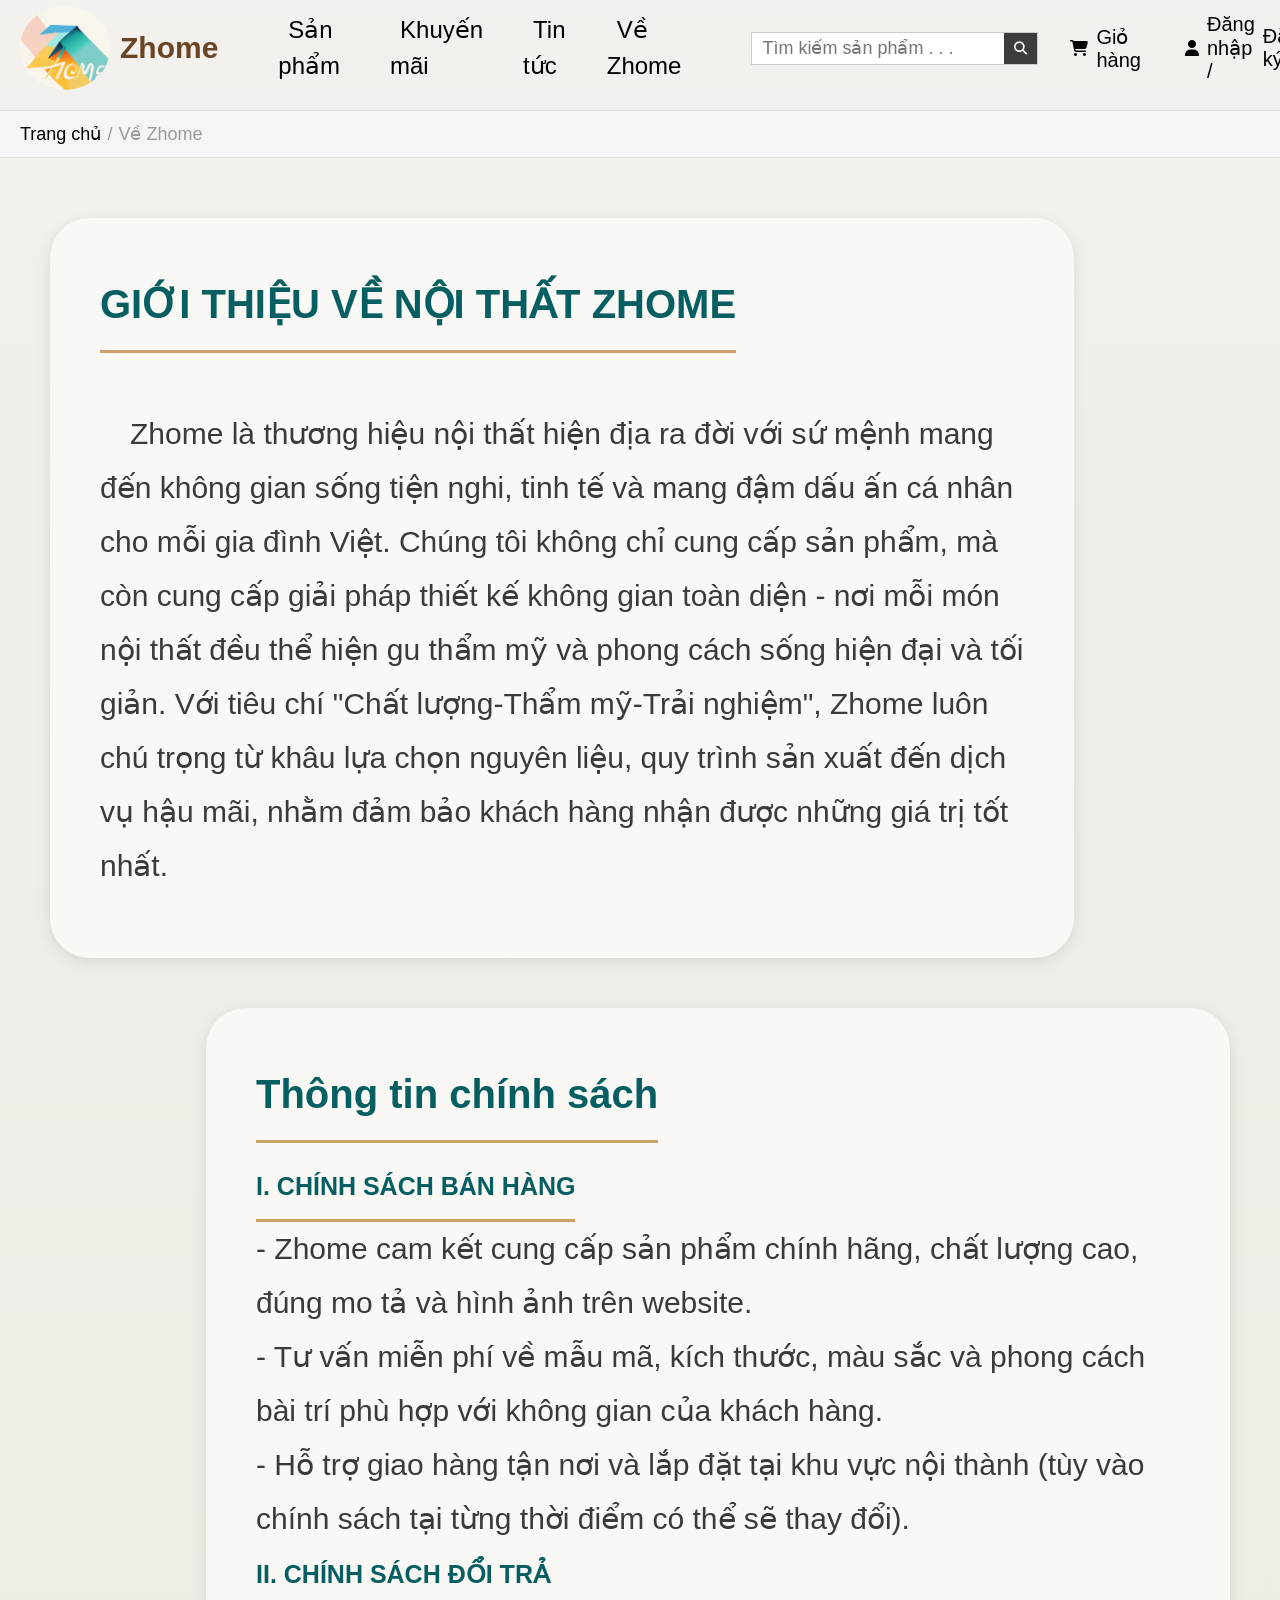
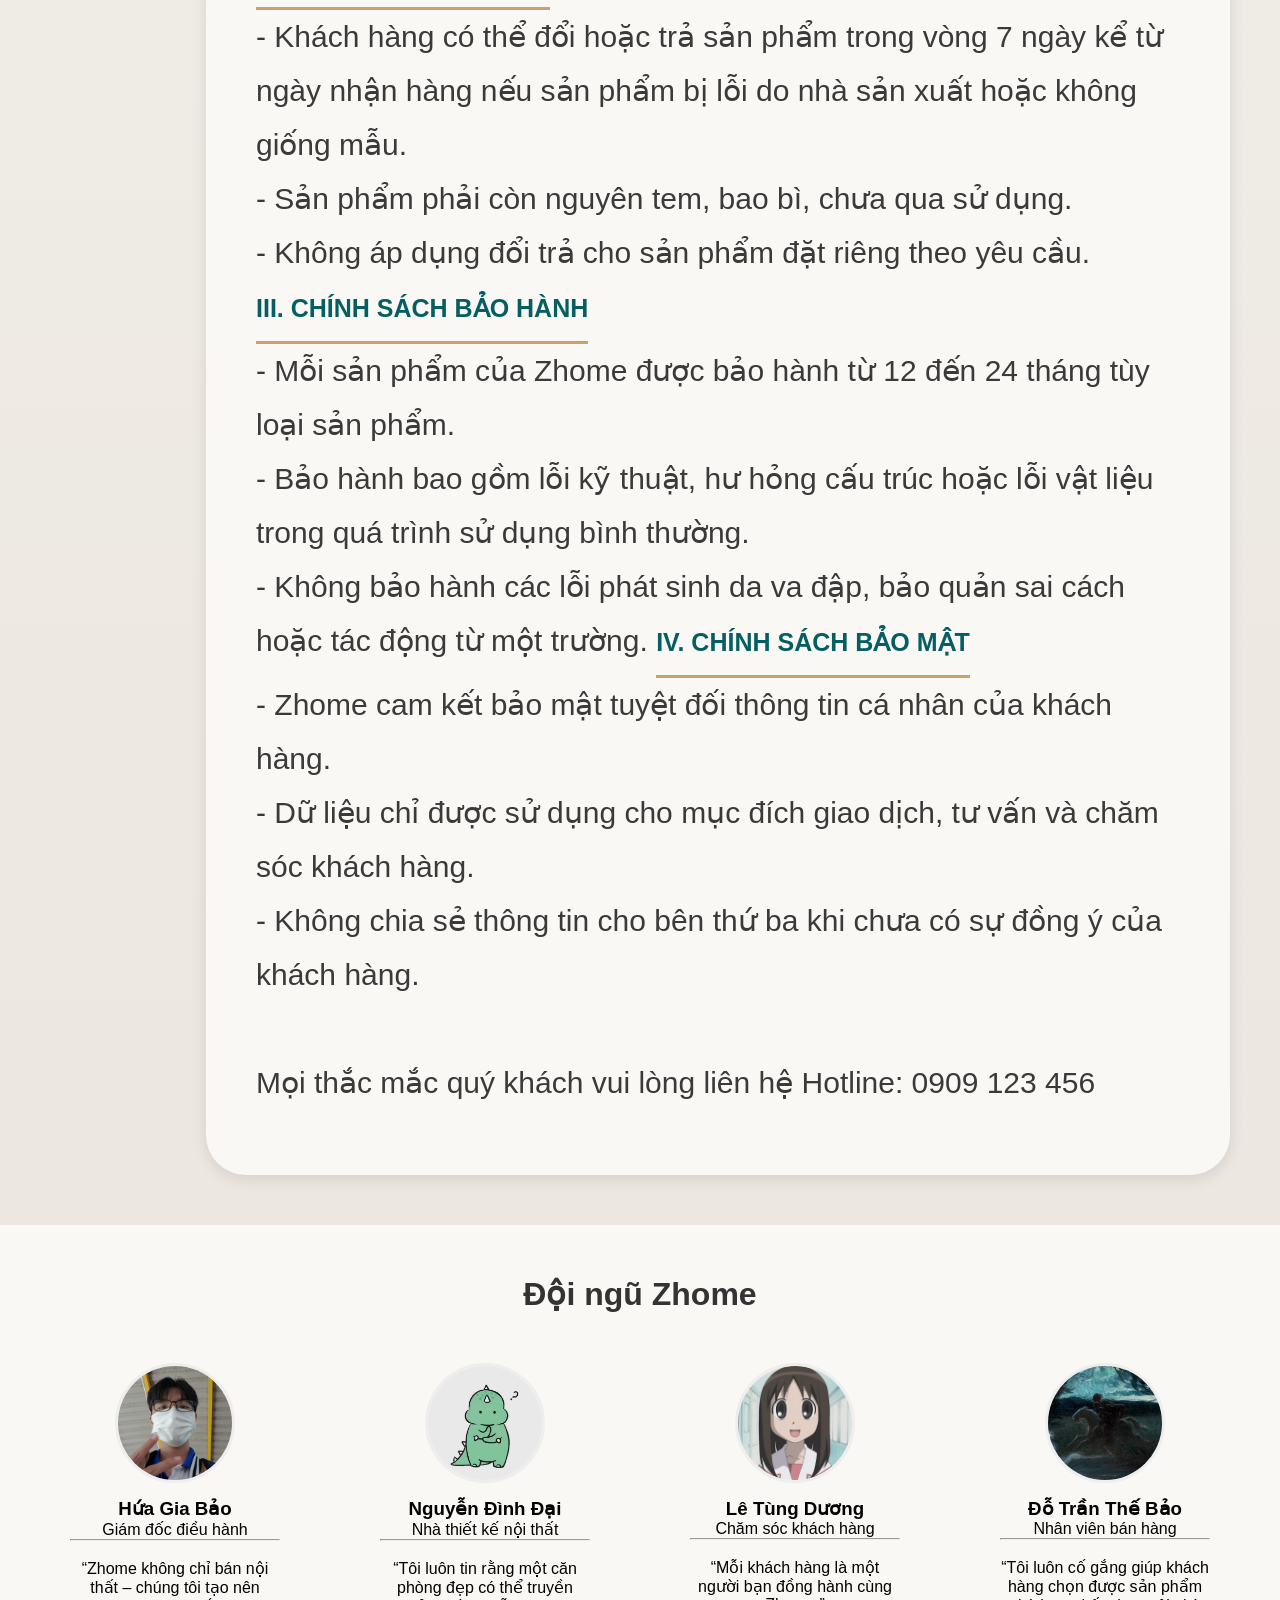
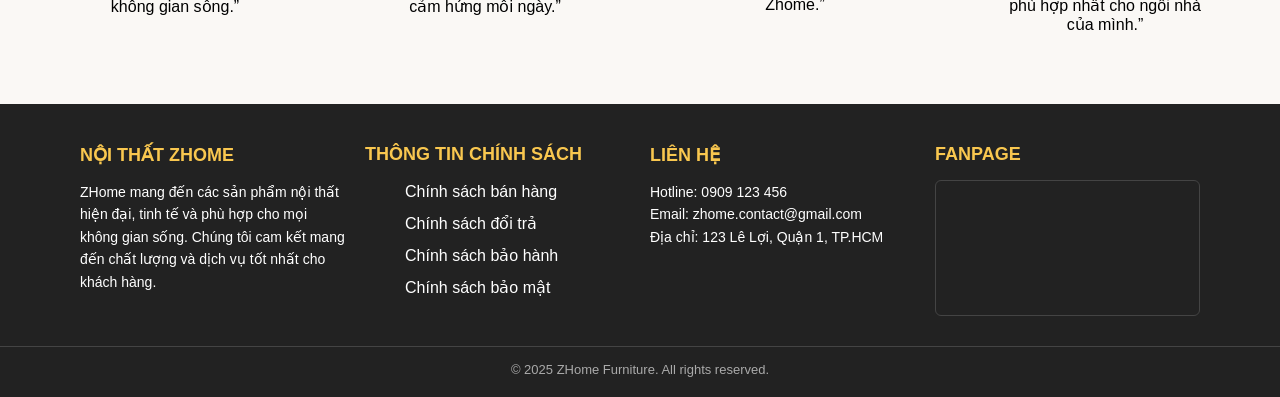
==== about.html @ 985c9b16 "Code web mới nhất" ====
<!DOCTYPE html>
<html lang="en">
<head>
    <meta charset="UTF-8">
    <meta name="viewport" content="width=device-width, initial-scale=1.0">
    <title>Về Zhome</title>
    <link rel="stylesheet" href="css/about.css">
    <link rel="stylesheet" href="css/nav.css">
    <link rel="stylesheet" href="css/breadcrumb.css">
    <link rel="stylesheet" href="css/footer.css">
    <link rel="stylesheet" href="https://cdnjs.cloudflare.com/ajax/libs/font-awesome/6.4.2/css/all.min.css">

</head>
<body>
 <!-- Thanh điều hướng (Navigation) -->
    <nav class="navbar">
      <div class="nav-left">
        <a href="index.html" class="brand">
          <img src="images/logo8 - Copy.jfif" alt="Zhome logo" class="logo">
          <strong>Zhome</strong>
        </a>
      </div>
      <div class="nav-middle">
        <ul>
          <li class="dropdown">
            <a href="products.html">Sản phẩm</a>
            <ul class="dropdown-menu">
              <li><a href="products.html?category=bedroom">Phòng ngủ</a></li>
              <li><a href="products.html?category=livingroom">Phòng khách</a></li>
              <li><a href="products.html?category=diningroom">Phòng ăn</a></li>
              <li><a href="products.html?category=office">Phòng làm việc</a></li>
            </ul>
          </li>
          <li><a href="#">Khuyến mãi</a></li>
          <li><a href="#">Tin tức</a></li>
          <li><a href="about.html">Về Zhome</a></li>
        </ul>
      </div>
      <div class="nav-right">
        <div class="search-bar">
          <input type="text" placeholder="Tìm kiếm sản phẩm . . .">
            <button><i class="fa fa-search"></i></button>
        </div>
        <div class="cart">
          <i class="fa fa-shopping-cart"></i>
          <a href="cart.html"> Giỏ hàng</a>
        </div>
        <div class="login">
          <i class="fa fa-user"></i>
          <a href="login.html"> Đăng nhập / </a> <a href="register.html"> Đăng ký</a>
        </div>
      </div>
    </nav> 
<nav class="breadcrumb" id="breadcrumb"></nav>

<header>

</header>
    <!-- Phần nội dung -->
    <main>
        <!-- Giới thiệu về ZHOME-->
         <div class="first-main">
            <h1>GIỚI THIỆU VỀ NỘI THẤT ZHOME</h1> <br><br>

            <p>
              Zhome là thương hiệu nội thất hiện địa ra đời với sứ mệnh mang đến không gian sống tiện nghi, tinh tế và mang đậm dấu ấn cá nhân cho mỗi gia đình Việt.
              
              Chúng tôi không chỉ cung cấp sản phẩm, mà còn cung cấp giải pháp thiết kế không gian toàn diện - nơi mỗi món nội thất đều thể hiện gu thẩm mỹ và phong cách sống hiện đại và tối giản.
              
              Với tiêu chí "Chất lượng-Thẩm mỹ-Trải nghiệm", Zhome luôn chú trọng từ khâu lựa chọn nguyên liệu, quy trình sản xuất đến dịch vụ hậu mãi, nhằm đảm bảo khách hàng nhận được những giá trị tốt nhất.
              <br>
            </p>
        </div>
        <!-- Thông tin chính sách -->
        <div class="last-main">
            <h1>Thông tin chính sách</h1>

            <p>
                <h3>I. CHÍNH SÁCH BÁN HÀNG</h3> 
                <br>
                - Zhome cam kết cung cấp sản phẩm chính hãng, chất lượng cao, đúng mo tả và hình ảnh trên website.
                <br>
                - Tư vấn miễn phí về mẫu mã, kích thước, màu sắc và phong cách bài trí phù hợp với không gian của khách hàng.
                <br>
                - Hỗ trợ giao hàng tận nơi và lắp đặt tại khu vực nội thành (tùy vào chính sách tại từng thời điểm có thể sẽ thay đổi).
                <br>

                <h3>II. CHÍNH SÁCH ĐỔI TRẢ</h3>
                <br>
                - Khách hàng có thể đổi hoặc trả sản phẩm trong vòng 7 ngày kể từ ngày nhận hàng nếu sản phẩm bị lỗi do nhà sản xuất hoặc không giống mẫu.
                <br>
                - Sản phẩm phải còn nguyên tem, bao bì, chưa qua sử dụng.
                <br>
                - Không áp dụng đổi trả cho sản phẩm đặt riêng theo yêu cầu.
                <br>

                <h3>III. CHÍNH SÁCH BẢO HÀNH</h3> 
                <br>
                - Mỗi sản phẩm của Zhome được bảo hành từ 12 đến 24 tháng tùy loại sản phẩm.
                <br>
                - Bảo hành bao gồm lỗi kỹ thuật, hư hỏng cấu trúc hoặc lỗi vật liệu trong quá trình sử dụng bình thường.
                <br>
                - Không bảo hành các lỗi phát sinh da va đập, bảo quản sai cách hoặc tác động từ một trường.

                <h3>IV. CHÍNH SÁCH BẢO MẬT</h3>
                <br>
                - Zhome cam kết bảo mật tuyệt đối thông tin cá nhân của khách hàng.
                <br>
                - Dữ liệu chỉ được sử dụng cho mục đích giao dịch, tư vấn và chăm sóc khách hàng.
                <br>
                - Không chia sẻ thông tin cho bên thứ ba khi chưa có sự đồng ý của khách hàng.
                <br><br>

                Mọi thắc mắc quý khách vui lòng liên hệ Hotline: 0909 123 456
            </p>
        </div>

        <section class="team">
          <h2>Đội ngũ Zhome</h2>
          <div class="team-container">
              <div class="member">
                <img src="images/Bao-Hua.jfif" alt="CEO Zhome">
                <h3>Hứa Gia Bảo</h3>
                <p>Giám đốc điều hành</p>
                <hr>
                <br>
                <p>“Zhome không chỉ bán nội thất – chúng tôi tạo nên không gian sống.”</p>
              </div>
              <div class="member">
                <img src="images/Dai-Nguyen.jpg" alt="Designer">
                <h3>Nguyễn Đình Đại</h3>
                <p>Nhà thiết kế nội thất</p>
                <hr>
                <br>
                <p>“Tôi luôn tin rằng một căn phòng đẹp có thể truyền cảm hứng mỗi ngày.”</p>
              </div>
              <div class="member">
                <img src="images/Duong-Le.jpg" alt="Customer Support">
                <h3>Lê Tùng Dương</h3>
                <p>Chăm sóc khách hàng</p>
                <hr>
                <br>
                <p>“Mỗi khách hàng là một người bạn đồng hành cùng Zhome.”</p>
              </div>
              <div class="member">
                <img src="images/7Gao.jpg" alt="Sales Representative">
                <h3>Đỗ Trần Thế Bảo</h3>
                <p class="role">Nhân viên bán hàng</p>
                <hr>
                <br>
                <p class="quote">“Tôi luôn cố gắng giúp khách hàng chọn được sản phẩm phù hợp nhất cho ngôi nhà của mình.”</p>
              </div>
          </div>
        </section>

    </main>   


<!-- Footer -->
<footer class="footer">
  <div class="footer-container">

    <!-- Cột 1: Giới thiệu thương hiệu -->
    <div class="footer-column">
      <h3>NỘI THẤT ZHOME</h3>
      <p>
        ZHome mang đến các sản phẩm nội thất hiện đại, tinh tế và phù hợp cho mọi không gian sống.
        Chúng tôi cam kết mang đến chất lượng và dịch vụ tốt nhất cho khách hàng.
      </p>
    </div>

    <!-- Cột 2: Thông tin chính sách -->
    <div class="footer-column">
      <h3>THÔNG TIN CHÍNH SÁCH</h3>
      <ul>
        <li><a href="about.html">Chính sách bán hàng</a></li>
        <li><a href="about.html">Chính sách đổi trả</a></li>
        <li><a href="about.html">Chính sách bảo hành</a></li>
        <li><a href="about.html">Chính sách bảo mật</a></li>
      </ul>
    </div>

    <!-- Cột 3: Thông tin liên hệ -->
    <div class="footer-column">
      <h3>LIÊN HỆ</h3>
      <p>Hotline: 0909 123 456</p>
      <p>Email: zhome.contact@gmail.com</p>
      <p>Địa chỉ: 123 Lê Lợi, Quận 1, TP.HCM</p>
    </div>

    <!-- Cột 4: Fanpage -->
    <div class="footer-column">
      <h3>FANPAGE</h3>
      <div class="fanpage-box">
       <iframe
         src="https://www.facebook.com/plugins/page.php?
          href=https%3A%2F%2Fwww.facebook.com%2Fprofile.php%3Fid%3D61583227545841%26locale%3Dvi_VN&
          tabs=timeline&width=280&height=130&small_header=true&
          adapt_container_width=true&hide_cover=false&show_facepile=true"
          width="100%"
          height="130"
          style="border:none; overflow:hidden"
          scrolling="no"
          frameborder="0"
          allowfullscreen="true"
          allow="autoplay; clipboard-write; encrypted-media; picture-in-picture; web-share">
        </iframe>
      </div>
    </div>

  </div>

  <!-- Bản quyền -->
  <div class="footer-bottom">
    <p>© 2025 ZHome Furniture. All rights reserved.</p>
  </div>
</footer>

    <script src="js/nav.js"></script>
    <script src="js/breadcrumb.js"></script>
</body>
</html>
---- css/about.css ----
* { margin: 0; padding: 0; box-sizing: border-box; }

body { 
  font-family: Arial, sans-serif;
  min-height: 200vh;  
  background: linear-gradient(to bottom, #f3f1ed, #eae4dc);
 
}
main {
    margin-top: 60px;
}
/* Phần main */
/* Khối Giới thiệu về Zhome */
.first-main {
    width: 80%;
    margin: 50px;
    background-color: #faf8f5; 
    padding: 50px;
    border-radius: 40px;
    color: #3a3a3a; /* Màu chữ xám đậm, dễ đọc hơn đen */
    font-family: "Segoe UI", Tahoma, Geneva, Verdana, sans-serif;
    line-height: 1.8;
    box-shadow: 0 4px 15px rgba(0, 0, 0, 0.1); /* đổ bóng nhẹ để nổi khối */
    font-size: 30px;
}

/* chỉnh chữ "Chúng tôi là Zhome Việt Nam" */
.first-main h1 {
    color: #055e61;
    font-size: 40px;
    font-weight: 700;
    border-bottom: 3px solid #c9a26b; 
    display: inline-block;
    padding-bottom: 10px;
}

/* Đoạn văn cách đều, dễ đọc hơn */
.first-main p {
    margin-bottom: 15px;
    text-indent: 30px;
}

/* Danh sách bullet đẹp hơn */
.first-main ol {
    margin-left: 30px;
}

.first-main li {
    margin-bottom: 8px;
}



/*khối Thông tin chính sách */
.last-main {
    width: 80%;
    margin: 50px 50px 50px auto;
    background-color: #faf8f5; 
    padding: 50px;

    border-radius: 40px;
    color: #3a3a3a; /* Màu chữ xám đậm, dễ đọc hơn đen */
    font-family: "Segoe UI", Tahoma, Geneva, Verdana, sans-serif;
    line-height: 1.8;
    box-shadow: 0 4px 15px rgba(0, 0, 0, 0.1); /* đổ bóng nhẹ để nổi khối */
    font-size: 30px;
}

/* chỉnh chữ "thông tin chính sách" to hơn đẹp hơn*/
.last-main h1 {
    color: #055e61;
    font-size: 40px;
    font-weight: 700;
    border-bottom: 3px solid #c9a26b; 
    display: inline-block;
    padding-bottom: 10px;
}

/* chỉnh các phần tiêu đề to hơn*/
.last-main h3, h4, h5 {
    color: #055e61;
    font-size: 25px;
    font-weight: 700;
    border-bottom: 3px solid #c9a26b; 
    display: inline-block;
    padding-bottom: 10px;
}

/* Đoạn văn cách đều, dễ đọc hơn */
.last-main p {
    margin-bottom: 15px;
}

/* Danh sách bullet đẹp hơn */
.last-main ul {
    margin-left: 30px;
}

.last-main li {
    margin-bottom: 8px;
}

/* Chỉnh thụt vào 1 tab */
ul, ol {
  margin-left: 40px;
  line-height: 1.5;
}


/* ===== Phần giới thiệu thành viên ===== */
.team {
  text-align: center;
  padding: 50px 0;
  background-color: #faf8f5; 
}

.team h2 {
  font-size: 2rem;
  margin-bottom: 30px;
  color: #333;
}

.team-container {
  display: flex;
  justify-content: center;
  flex-wrap: wrap;
  gap: 60px;
}

.member {
  width: 250px;
  padding: 20px;
  transition: transform 0.3s ease;
}

.member:hover {
  transform: translateY(-8px);
}

.member img {
  width: 120px;           /* Kích thước cố định cho avatar */
  height: 120px;          
  border-radius: 50%;     
  object-fit: cover;      /* Giúp ảnh không bị méo */
  margin-bottom: 15px;
  border: 3px solid #eee; 
  display: block;
  margin-left: auto;
  margin-right: auto;     
}
---- css/nav.css ----
html, body {
  overflow-x: hidden;
}

.navbar {
  position: fixed;
  top: 0;
  left: 0;
  width: 100%;
  display: flex;
  align-items: center;
  justify-content: space-between;
  padding: 2px 20px; 
  background-color: transparent;
  transition: background-color 1s ease, box-shadow 1s ease, color 1s ease;    
  z-index: 1000;
}
.navbar.scrolled {
  background-color: white; /* sau khi scroll */
  box-shadow: 0 2px 10px rgba(0, 0, 0, 0.2);
}

/* ===== Logo + Zhome ===== */
.nav-left .brand {
  display: flex;  /* flexbox */
  align-items: center;  /* căn giữa pt con theo chiều dọc */
  text-decoration: none;
  color: #6b4423;
  font-size: 30px;
}
.nav-left .brand .logo {
  width: 90px;
  height: auto;
  margin-right: 10px;
  border-radius: 50%;
}
/* ===== Search + Cart + Login ===== */
.nav-right {
  display: flex;
  align-items: center;
  gap: 20px;
  margin-left: auto;
}
.search-bar {
  display: flex;
  border: 1px solid #ccc;
  background-color: white;
}

.search-bar input {
  background-color: none;
  border: none;
  outline: none; /* xóa viền khi click */
  font-size: 18px;
  padding: 5px 10px;
  flex: 1;
}

.search-bar button {
  border: none;
  background-color: #3d3d3d;
  color: white;
  padding: 5px 10px;
}

.cart, .login {
  display: flex;           /* các link nằm cạnh nhau */
  align-items: center;     /* căn giữa link theo chiều dọc */
}
.cart a {
  color: black;
  text-decoration: none;
  font-size: 20px;
}
.nav-right .cart {
  display: flex;
  align-items: center;
  gap: 8px;
  padding: 6px 12px;
  border-radius: 6px;
  transition: background 0.3s ease;
}
.nav-right .cart:hover {
  background-color: rgba(0, 0, 0, 0.08);
}
.login a {
  color: black;
  text-decoration: none;
  font-size: 20px;
}
/* ========================
   KHUNG USER LOGIN SAU KHI ĐĂNG NHẬP
   ======================== */
.nav-right .login {
  display: flex;
  align-items: center;
  gap: 8px;
  padding: 6px 12px;
  border-radius: 6px;
  transition: background 0.3s ease;
}
.nav-right .login:hover {
  background-color: rgba(0, 0, 0, 0.08);
}
/* Text: Xin chào, Username */
.nav-right .login .user-info {
  font-size: 14px;
  color: #444;
}
.nav-right .login .user-info strong {
  color: #6b3e26; /* Nhấn mạnh tên */
}

/* Nút logout */
.logout-btn {
  margin-left: 6px;
  color: #d9534f;
  font-weight: 600;
  text-decoration: none;
  padding: 2px 6px;
  border-radius: 4px;
  transition: 0.3s;
}

.logout-btn:hover {
  background: rgba(217, 83, 79, 0.1);
  color: #c9302c;
}


/* ===== Menu liên kết sản phẩm ===== */
.nav-middle ul {
  display: flex;
  list-style: none;
  padding: 10px 20px;
}
.nav-middle ul li {
  margin-right: 40px;
}
.nav-middle ul li a {
    
  text-decoration: none;
  color: black;
  font-size: 24px;
  padding: 6px 10px;               /* Tạo khoảng cách giữa text và nền */
  border-radius: 6px;              /* Bo góc nhẹ */
  transition: all 0.3s ease; 
}
.nav-middle li a:hover {
  color: black;
  background-color: rgba(0, 0, 0, 0.08);
  box-shadow: 0 0 6px rgba(0,0,0,0.1);

}
.navbar.scrolled .nav-middle li a:hover {
  color: #D2B48C;
}

/* ===== Dropdown menu cho Sản phẩm ===== */
.dropdown {
  position: relative; /* để menu con định vị tuyệt đối theo nó */
}

.dropdown-menu {
  position: absolute; /* đặt theo vị trí của phần tử cha */
  top: 120%; /* nằm ngay dưới chữ “Sản phẩm” */
  left: 0;
  background-color: white;
  list-style: none;
  padding: 8px 0;
  margin: 0;
  border-radius: 8px;
  box-shadow: 0 4px 10px rgba(0,0,0,0.1);

  /* Ẩn mặc định */
  opacity: 0;
  visibility: hidden;
  transform: translateY(-10px);
  transition: all 0.25s ease;
  min-width: 200px;
  z-index: 999;
}

/* Khi hover vào .dropdown thì mới hiện menu con */
.dropdown:hover .dropdown-menu {
  opacity: 1;
  visibility: visible;
  transform: translateY(0);
}

/* Style item trong dropdown */
.dropdown-menu li a {
  display: flex;
  padding: 10px 16px;
  text-decoration: none;
  font-size: 18px;
  justify-content: space-between;
  align-items: center;
}

.dropdown-menu li a:hover {
  color: #00BFFF;
}
.navbar.scrolled .dropdown-menu li a:hover {
  color: #00BFFF;
}
---- css/breadcrumb.css ----
.breadcrumb {
  width: 100%;
  padding: 12px 20px;
  background-color: #F5F5F5;
  border-top: 1px solid #e0e0e0;
  border-bottom: 1px solid #e0e0e0;

  font-size: 18px;
  color: black;
  display: flex;
  flex-wrap: wrap;
  gap: 6px;
  align-items: center;
  margin-top: 110px;
}

.breadcrumb a {
  text-decoration: none;
  color: black;
  transition: color 0.3s;
}

.breadcrumb a:hover {
  color: #fcf4a3;
}

.breadcrumb span {
  color: #9e9999;
}
---- css/footer.css ----
/* Footer tổng thể */
.footer {
  background-color: #222;       /* Nền đen sang trọng */
  color: white;                  /* Màu chữ xám sáng */
  padding: 40px 0 20px;
  font-family: "Arial", sans-serif;
  margin: 0 auto;
}

/* Chia layout 4 cột */
.footer-container {
  display: flex;
  flex-wrap: wrap;             /* Cho responsive khi thu nhỏ */
  justify-content: space-between;
  max-width: 1200px;
  margin: 0 auto;
  padding: 0 40px;
  gap: 20px;
}

/* Mỗi cột footer */
.footer-column {
  flex: 1 1 250px;             /* Co giãn đều giữa các cột */
  min-width: 200px;
}

.footer-column h3 {
  font-size: 18px;
  color: #f9c74f;              /* Màu vàng nổi bật cho tiêu đề */
  margin-bottom: 15px;
}

.footer-column p {
  line-height: 1.6;
  font-size: 14px;
}

/* Danh sách liên kết */
.footer-column ul {
  list-style: none;
  padding: 0;
}

.footer-column ul li {
  margin-bottom: 8px;
}

.footer-column ul li a {
  color: white;
  text-decoration: none;
  transition: color 0.3s;
}

.footer-column ul li a:hover {
  color: #00BFFF; /* xanh trời */
}

/* Fanpage */
.fanpage-box {
  border: 1px solid #444;
  border-radius: 6px;
  overflow: hidden;
}

/* Đường line bản quyền cuối footer */
.footer-bottom {
  text-align: center;
  border-top: 1px solid #444;
  margin-top: 30px;
  padding-top: 15px;
  font-size: 13px;
  color: #aaa;
}
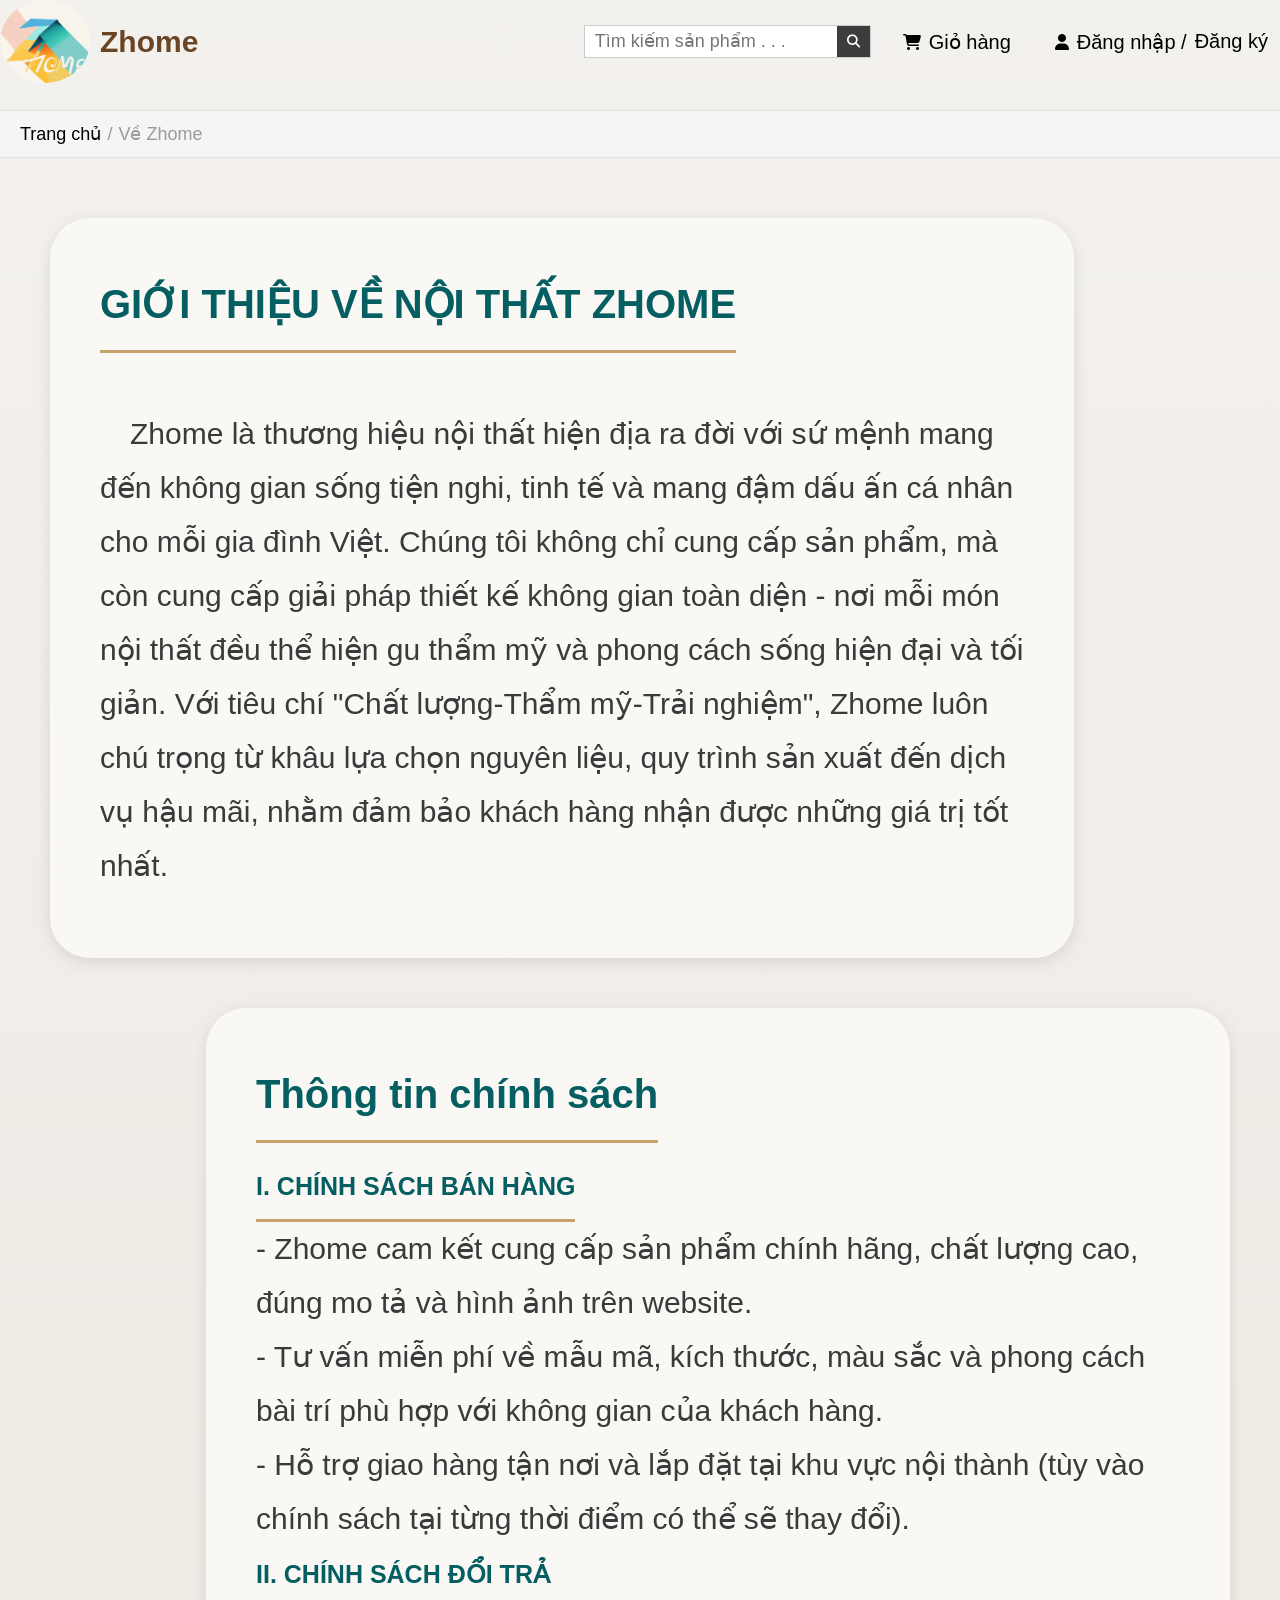
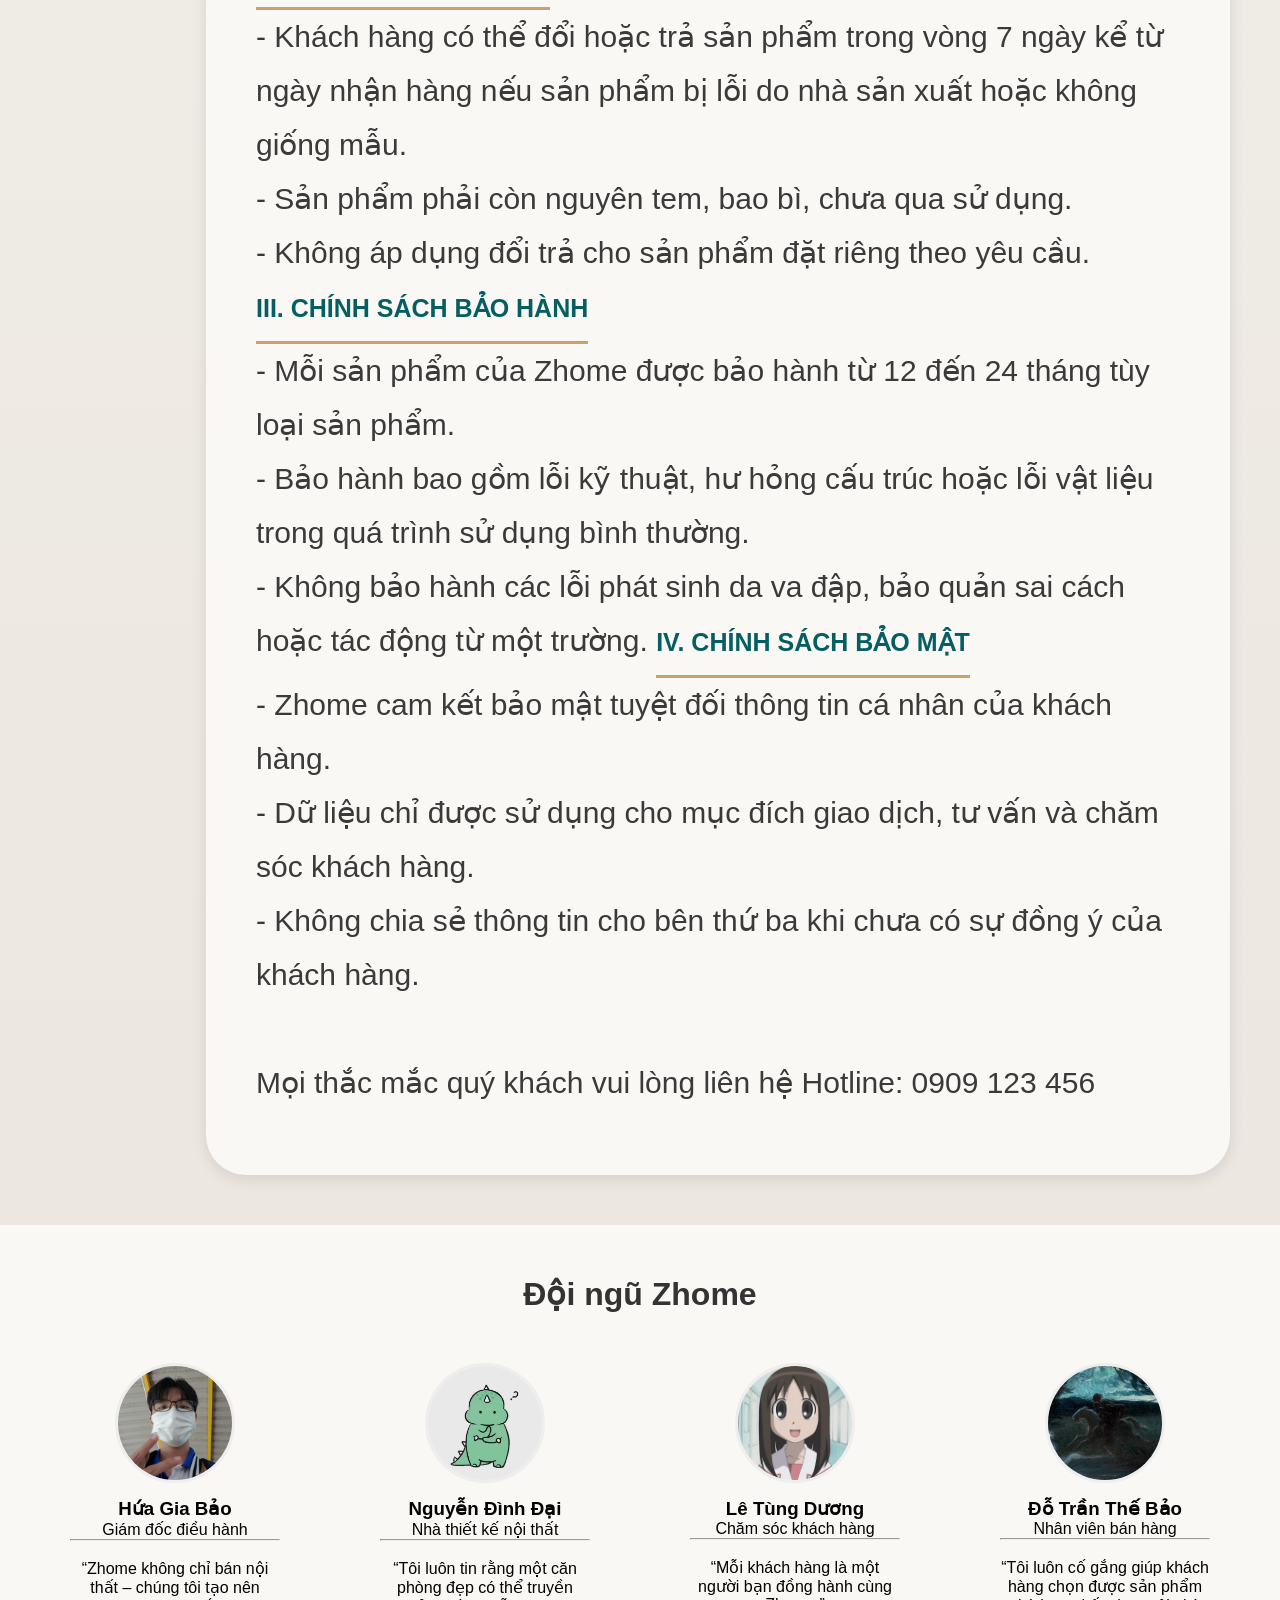
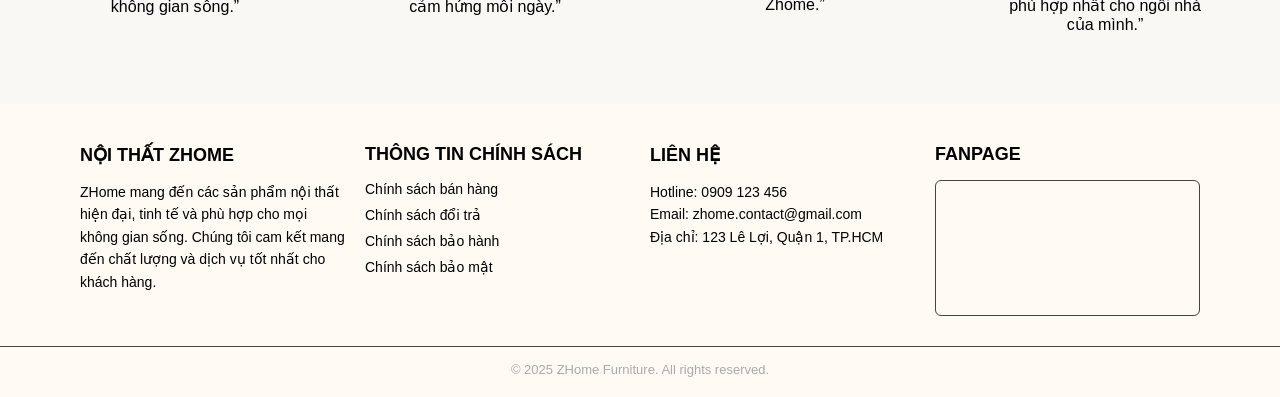
==== commit 463501d4: "Sửa bố cục file và responsive" ====
--- a/about.html
+++ b/about.html
@@ -4,10 +4,10 @@
     <meta charset="UTF-8">
     <meta name="viewport" content="width=device-width, initial-scale=1.0">
     <title>Về Zhome</title>
-    <link rel="stylesheet" href="css/about.css">
-    <link rel="stylesheet" href="css/nav.css">
-    <link rel="stylesheet" href="css/breadcrumb.css">
-    <link rel="stylesheet" href="css/footer.css">
+    <link rel="stylesheet" href="src/css/about.css">
+    <link rel="stylesheet" href="src/css/nav.css">
+    <link rel="stylesheet" href="src/css/breadcrumb.css">
+    <link rel="stylesheet" href="src/css/footer.css">
     <link rel="stylesheet" href="https://cdnjs.cloudflare.com/ajax/libs/font-awesome/6.4.2/css/all.min.css">
 
 </head>
@@ -216,7 +216,7 @@
   </div>
 </footer>
 
-    <script src="js/nav.js"></script>
-    <script src="js/breadcrumb.js"></script>
+    <script src="src/js/nav.js"></script>
+    <script src="src/js/breadcrumb.js"></script>
 </body>
 </html>
--- a/src/css/about.css
+++ b/src/css/about.css
@@ -0,0 +1,126 @@
+* {
+  margin: 0;
+  padding: 0;
+  box-sizing: border-box;
+}
+
+body {
+  font-family: Arial, sans-serif;
+  min-height: 200vh;
+  background: linear-gradient(to bottom, #f3f1ed, #eae4dc);
+}
+main {
+  margin-top: 60px;
+}
+/* Phần main */
+/* Khối Giới thiệu về Zhome */
+.first-main {
+  width: 80%;
+  margin: 50px;
+  background-color: #faf8f5;
+  padding: 50px;
+  border-radius: 40px;
+  color: #3a3a3a;
+  font-family: "Segoe UI", Tahoma, Geneva, Verdana, sans-serif;
+  line-height: 1.8;
+  box-shadow: 0 4px 15px rgba(0, 0, 0, 0.1);
+  font-size: 30px;
+}
+
+/* chỉnh chữ "Chúng tôi là Zhome Việt Nam" */
+.first-main h1 {
+  color: #055e61;
+  font-size: 40px;
+  font-weight: 700;
+  border-bottom: 3px solid #c9a26b;
+  display: inline-block;
+  padding-bottom: 10px;
+}
+
+/* Đoạn văn cách đều, dễ đọc hơn */
+.first-main p {
+  margin-bottom: 15px;
+  text-indent: 30px;
+}
+
+/*khối Thông tin chính sách */
+.last-main {
+  width: 80%;
+  margin: 50px 50px 50px auto;
+  background-color: #faf8f5;
+  padding: 50px;
+
+  border-radius: 40px;
+  color: #3a3a3a;
+  font-family: "Segoe UI", Tahoma, Geneva, Verdana, sans-serif;
+  line-height: 1.8;
+  box-shadow: 0 4px 15px rgba(0, 0, 0, 0.1); /* đổ bóng nhẹ để nổi khối */
+  font-size: 30px;
+}
+
+/* chỉnh chữ "thông tin chính sách" to hơn đẹp hơn*/
+.last-main h1 {
+  color: #055e61;
+  font-size: 40px;
+  font-weight: 700;
+  border-bottom: 3px solid #c9a26b;
+  display: inline-block;
+  padding-bottom: 10px;
+}
+
+/* chỉnh các phần tiêu đề to hơn*/
+.last-main h3 {
+  color: #055e61;
+  font-size: 25px;
+  font-weight: 700;
+  border-bottom: 3px solid #c9a26b;
+  display: inline-block;
+  padding-bottom: 10px;
+}
+
+/* Đoạn văn cách đều, dễ đọc hơn */
+.last-main p {
+  margin-bottom: 15px;
+}
+
+/* ===== Phần giới thiệu thành viên ===== */
+.team {
+  text-align: center;
+  padding: 50px 0;
+  background-color: #faf8f5;
+}
+
+.team h2 {
+  font-size: 2rem;
+  margin-bottom: 30px;
+  color: #333;
+}
+
+.team-container {
+  display: flex;
+  justify-content: center;
+  flex-wrap: wrap;
+  gap: 60px;
+}
+
+.member {
+  width: 250px;
+  padding: 20px;
+  transition: transform 0.3s ease;
+}
+
+.member:hover {
+  transform: translateY(-8px);
+}
+
+.member img {
+  width: 120px; /* Kích thước cố định cho avatar */
+  height: 120px;
+  border-radius: 50%;
+  object-fit: cover; /* Giúp ảnh không bị méo */
+  margin-bottom: 15px;
+  border: 3px solid #eee;
+  display: block;
+  margin-left: auto;
+  margin-right: auto;
+}
--- a/src/css/nav.css
+++ b/src/css/nav.css
@@ -0,0 +1,286 @@
+html,
+body {
+  overflow-x: hidden;
+}
+
+.navbar {
+  position: fixed;
+  top: 0;
+  left: 0;
+  width: 100%;
+  display: flex;
+  align-items: center;
+  justify-content: space-between;
+
+  background-color: transparent;
+  transition: background-color 1s ease, box-shadow 1s ease, color 1s ease;
+  z-index: 1000;
+}
+.navbar.scrolled {
+  background-color: white;
+  box-shadow: 0 2px 10px rgba(0, 0, 0, 0.2);
+}
+
+/* ===== Logo + Zhome ===== */
+.nav-left .brand {
+  display: flex;
+  align-items: center;
+  text-decoration: none;
+  color: #6b4423;
+  font-size: 30px;
+}
+.nav-left .brand .logo {
+  width: 90px;
+  height: auto;
+  margin-right: 10px;
+  border-radius: 50%;
+}
+/* ===== Search + Cart + Login ===== */
+.nav-right {
+  display: flex;
+  align-items: center;
+  margin-left: auto;
+  gap: 20px;
+}
+.search-bar {
+  display: flex;
+  border: 1px solid #ccc;
+  background-color: white;
+}
+
+.search-bar input {
+  background-color: none;
+  border: none;
+  outline: none; /* xóa viền khi click */
+  font-size: 18px;
+  padding: 5px 10px;
+  flex: 1;
+}
+
+.search-bar button {
+  border: none;
+  background-color: #3d3d3d;
+  color: white;
+  padding: 5px 10px;
+}
+
+.cart,
+.login {
+  display: flex;
+  align-items: center;
+}
+.cart a {
+  color: black;
+  text-decoration: none;
+  font-size: 20px;
+}
+.nav-right .cart {
+  display: flex;
+  align-items: center;
+  gap: 8px;
+  padding: 6px 12px;
+  border-radius: 6px;
+  transition: background 0.3s ease;
+}
+.nav-right .cart:hover {
+  background-color: rgba(0, 0, 0, 0.08);
+}
+.login a {
+  color: black;
+  text-decoration: none;
+  font-size: 20px;
+}
+/* ========================
+   KHUNG USER LOGIN SAU KHI ĐĂNG NHẬP
+   ======================== */
+.nav-right .login {
+  display: flex;
+  align-items: center;
+  gap: 8px;
+  padding: 6px 12px;
+  border-radius: 6px;
+  transition: background 0.3s ease;
+}
+.nav-right .login:hover {
+  background-color: rgba(0, 0, 0, 0.08);
+}
+/* Text: Xin chào, Username */
+.nav-right .login .user-info {
+  font-size: 14px;
+  color: #444;
+}
+.nav-right .login .user-info strong {
+  color: #6b3e26; /* Nhấn mạnh tên */
+}
+
+/* Nút logout */
+.logout-btn {
+  margin-left: 6px;
+  color: #d9534f;
+  font-weight: 600;
+  text-decoration: none;
+  padding: 2px 6px;
+  border-radius: 4px;
+  transition: 0.3s;
+}
+
+.logout-btn:hover {
+  background: rgba(217, 83, 79, 0.1);
+  color: #c9302c;
+}
+
+/* ===== MENU LIÊN KẾT CÁC MỤC ===== */
+.nav-middle ul {
+  display: flex;
+  list-style: none;
+}
+.nav-middle ul li {
+  margin-left: 20px;
+}
+.nav-middle ul li a {
+  text-decoration: none;
+  color: black;
+  font-size: 24px;
+  padding: 6px 10px;
+
+  border-radius: 6px;
+  transition: all 0.3s ease;
+}
+.nav-middle li a:hover {
+  color: black;
+  background-color: rgba(0, 0, 0, 0.08);
+  box-shadow: 0 0 6px rgba(0, 0, 0, 0.1);
+}
+.navbar.scrolled .nav-middle li a:hover {
+  color: #d2b48c;
+}
+
+/* ===== DROPDOWN MENU CHO SẢN PHẨM ===== */
+.dropdown {
+  position: relative; /* để menu con định vị tuyệt đối theo nó */
+}
+
+.dropdown-menu {
+  position: absolute; /* đặt theo vị trí của phần tử cha */
+  top: 120%; /* nằm ngay dưới chữ “Sản phẩm” */
+  left: 0;
+  background-color: white;
+  list-style: none;
+  padding: 8px 0;
+  margin: 0;
+  border-radius: 8px;
+  box-shadow: 0 4px 10px rgba(0, 0, 0, 0.1);
+
+  /* Ẩn mặc định */
+  opacity: 0;
+  visibility: hidden;
+  transform: translateY(-10px);
+  transition: all 0.25s ease;
+  min-width: 200px;
+  z-index: 999;
+}
+
+/* Khi hover vào .dropdown thì mới hiện menu con */
+.dropdown:hover .dropdown-menu {
+  opacity: 1;
+  visibility: visible;
+  transform: translateY(0);
+}
+
+/* Style item trong dropdown */
+.dropdown-menu li a {
+  display: flex;
+  padding: 10px 16px;
+  text-decoration: none;
+  font-size: 18px;
+  justify-content: space-between;
+  align-items: center;
+}
+
+.dropdown-menu li a:hover {
+  color: #00bfff;
+}
+.navbar.scrolled .dropdown-menu li a:hover {
+  color: #00bfff;
+}
+
+/*===== RESPONSIVE NAVBAR =====*/
+
+/* Ẩn hamburger khi màn hình lớn */
+.menu-toggle {
+  font-size: 28px;
+  cursor: pointer;
+  display: none;
+  padding: 10px;
+}
+
+/*===== Màn hình nhỏ hơn 1500px =====*/
+@media (max-width: 1500px) {
+  /* Hiện hamburger */
+  .menu-toggle {
+    display: block;
+  }
+
+  /* Ẩn nav-middle (menu chính), ẩn nav-right (search + giỏ + login) */
+  .nav-middle {
+    display: none;
+  }
+
+  /* Khi mở menu -> show */
+  .navbar.show-menu {
+    position: relative;
+  }
+  .navbar.show-menu .nav-middle {
+    position: absolute;
+    top: 100%;
+    right: 0;
+    z-index: 10;
+
+    display: flex;
+    flex-direction: column;
+    width: 100%;
+    background: white;
+    padding: 15px 0;
+    box-shadow: 0 5px 20px rgba(0, 0, 0, 0.15);
+  }
+
+  /* Căn menu dọc */
+  .nav-middle ul {
+    flex-direction: column;
+    width: 100%;
+    padding-left: 0;
+  }
+  .nav-middle ul li {
+    width: 100%;
+    margin: 0;
+  }
+  .nav-middle ul li a {
+    width: 100%;
+    display: block;
+    padding: 12px 20px;
+    font-size: 20px;
+  }
+
+  .cart span {
+    display: none;
+  }
+  .login span {
+    display: none;
+  }
+}
+
+/* ===== Màn hình nhỏ hơn 600px ===== */
+@media (max-width: 600px) {
+  .nav-left .brand strong {
+    font-size: 22px;
+  }
+
+  .nav-left .brand .logo {
+    width: 65px;
+  }
+
+  .nav-right a,
+  .nav-middle ul li a {
+    font-size: 18px;
+  }
+}
--- a/src/css/breadcrumb.css
+++ b/src/css/breadcrumb.css
@@ -0,0 +1,29 @@
+.breadcrumb {
+  width: 100%;
+  padding: 12px 20px;
+  background-color: #F5F5F5;
+  border-top: 1px solid #e0e0e0;
+  border-bottom: 1px solid #e0e0e0;
+
+  font-size: 18px;
+  color: black;
+  display: flex;
+  flex-wrap: wrap;
+  gap: 6px;
+  align-items: center;
+  margin-top: 110px;
+}
+
+.breadcrumb a {
+  text-decoration: none;
+  color: black;
+  transition: color 0.3s;
+}
+
+.breadcrumb a:hover {
+  color: #fcf4a3;
+}
+
+.breadcrumb span {
+  color: #9e9999;
+}
--- a/src/css/footer.css
+++ b/src/css/footer.css
@@ -0,0 +1,74 @@
+/* Footer tổng thể */
+.footer {
+  background-color: #fffaf4;       
+  color: black;                  
+  padding: 40px 0 20px;
+  font-family: "Arial", sans-serif;
+  margin: 0 auto;
+}
+
+/* Chia layout 4 cột */
+.footer-container {
+  display: flex;
+  flex-wrap: wrap;             /* Cho responsive khi thu nhỏ */
+  justify-content: space-between;
+  max-width: 1200px;
+  margin: 0 auto;
+  padding: 0 40px;
+  gap: 20px;
+}
+
+/* Mỗi cột footer */
+.footer-column {
+  flex: 1 1 250px;             /* Co giãn đều giữa các cột */
+  min-width: 200px;
+}
+
+.footer-column h3 {
+  font-size: 18px;
+  color: black;              
+  margin-bottom: 15px;
+}
+
+.footer-column p {
+  line-height: 1.6;
+  font-size: 14px;
+}
+
+/* Danh sách liên kết */
+.footer-column ul {
+  list-style: none;
+  padding: 0;
+}
+
+.footer-column ul li {
+  margin-bottom: 8px;
+}
+
+.footer-column ul li a {
+  color: black;
+  text-decoration: none;
+  transition: color 0.3s;
+  font-size: 14px;
+}
+
+.footer-column ul li a:hover {
+  color: #00BFFF; /* xanh trời */
+}
+
+/* Fanpage */
+.fanpage-box {
+  border: 1px solid #444;
+  border-radius: 6px;
+  overflow: hidden;
+}
+
+/* Đường line bản quyền cuối footer */
+.footer-bottom {
+  text-align: center;
+  border-top: 1px solid #444;
+  margin-top: 30px;
+  padding-top: 15px;
+  font-size: 13px;
+  color: #aaa;
+}
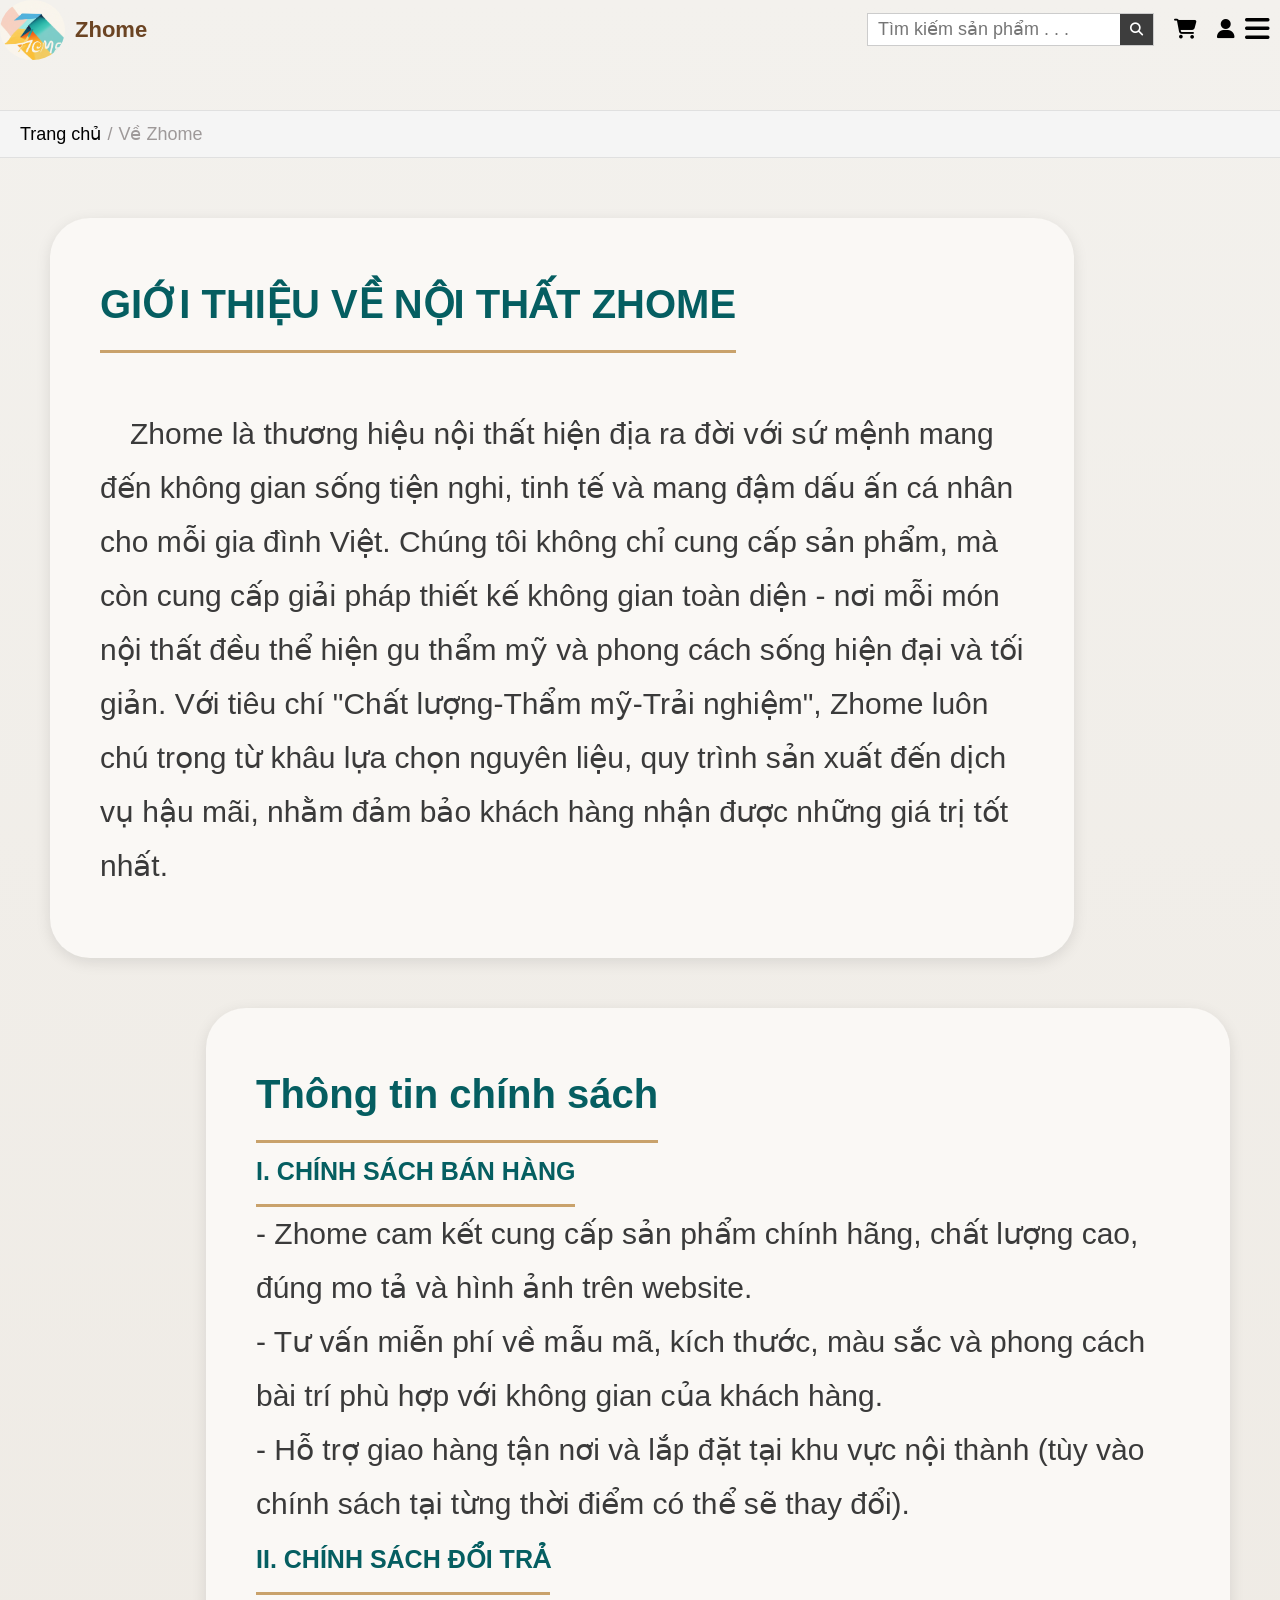
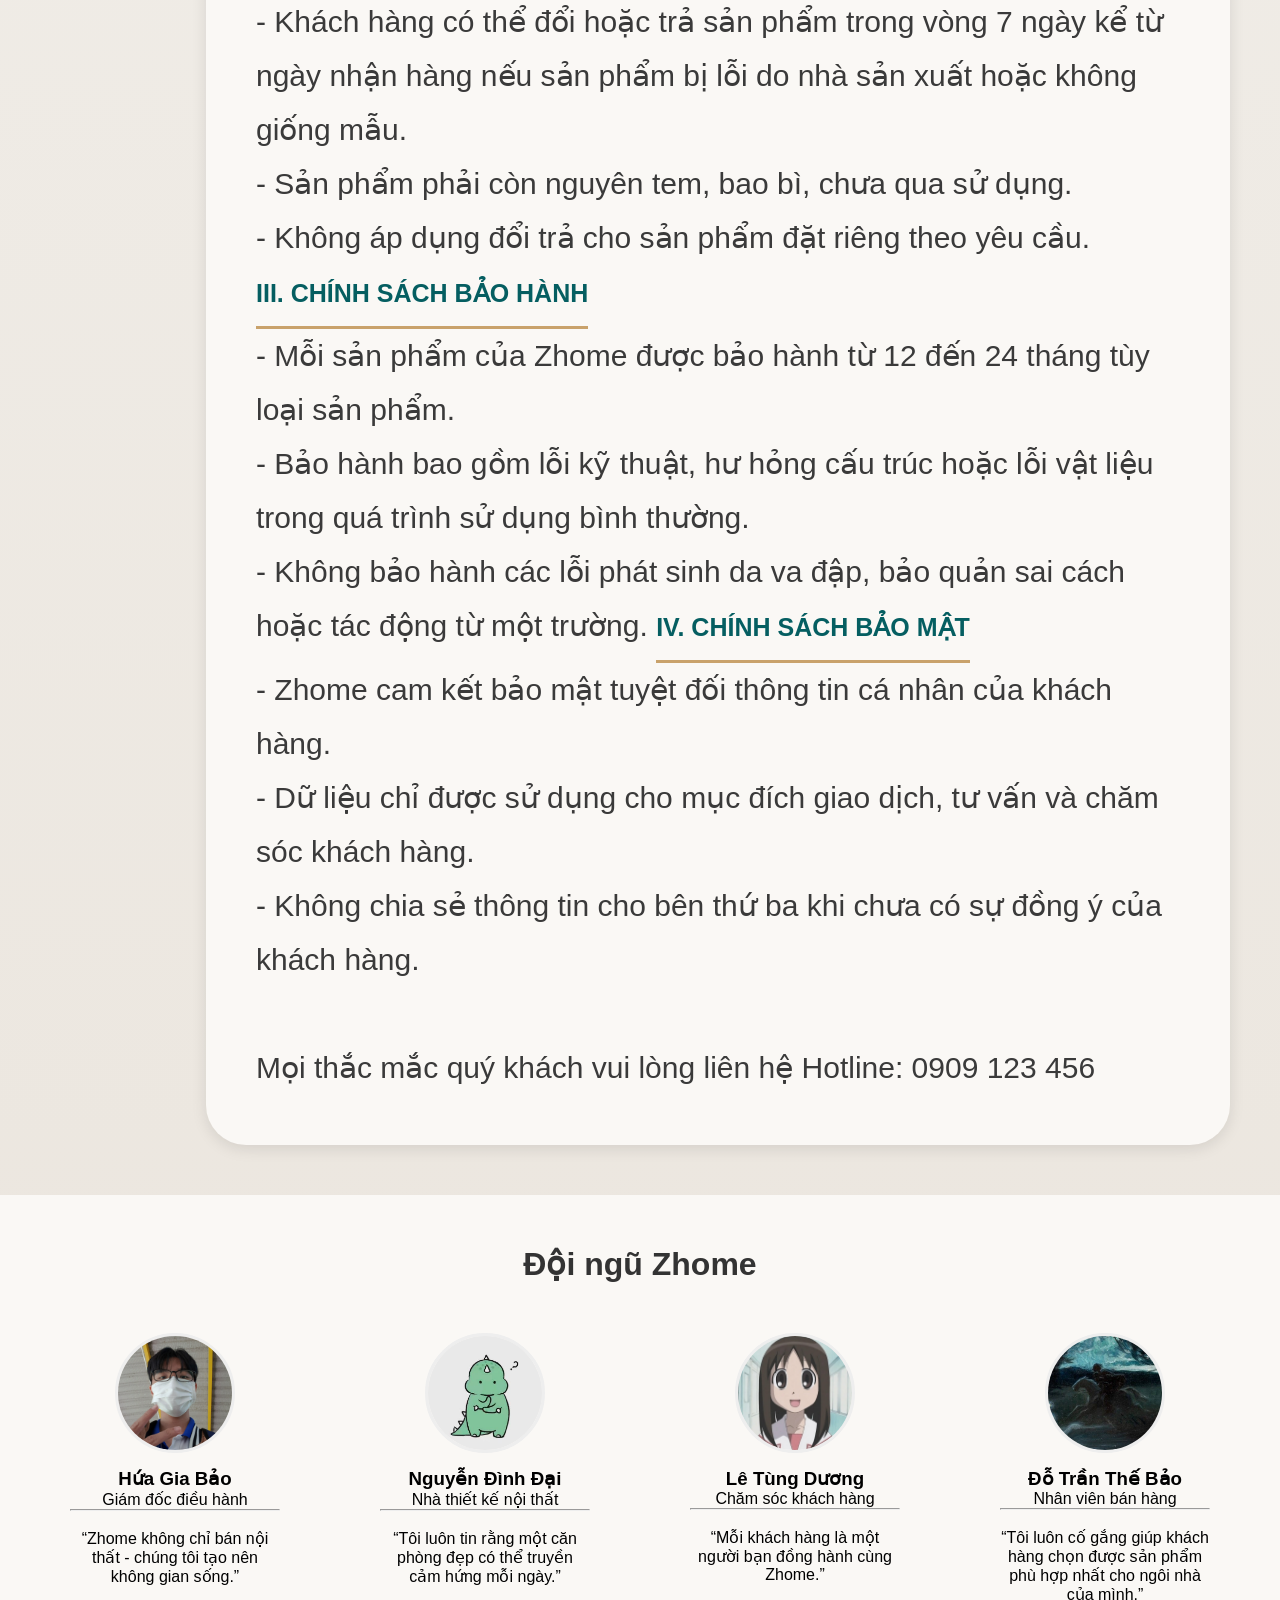
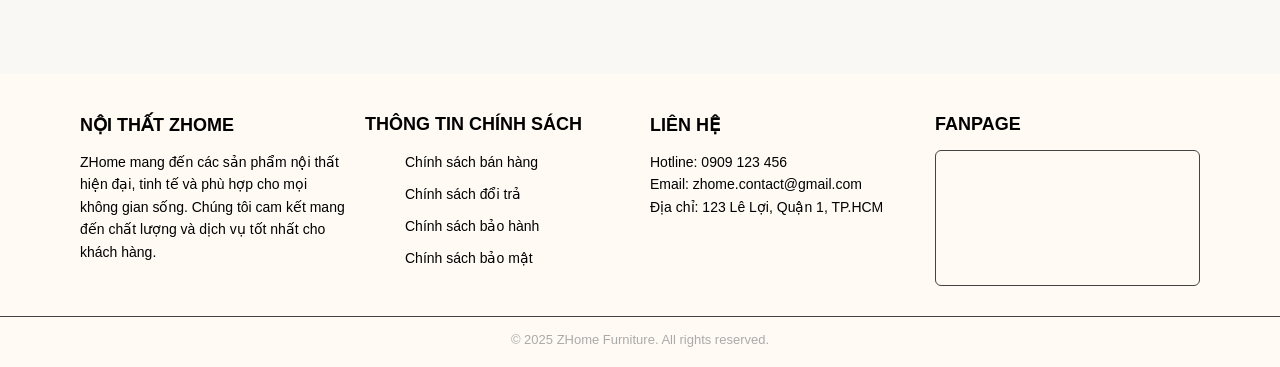
==== commit af5149c6: "Sửa giao diện cho giỏ hàng, trang chủ, footer" ====
--- a/about.html
+++ b/about.html
@@ -1,22 +1,24 @@
 <!DOCTYPE html>
 <html lang="en">
-<head>
-    <meta charset="UTF-8">
-    <meta name="viewport" content="width=device-width, initial-scale=1.0">
+  <head>
+    <meta charset="UTF-8" />
+    <meta name="viewport" content="width=device-width, initial-scale=1.0" />
     <title>Về Zhome</title>
-    <link rel="stylesheet" href="src/css/about.css">
-    <link rel="stylesheet" href="src/css/nav.css">
-    <link rel="stylesheet" href="src/css/breadcrumb.css">
-    <link rel="stylesheet" href="src/css/footer.css">
-    <link rel="stylesheet" href="https://cdnjs.cloudflare.com/ajax/libs/font-awesome/6.4.2/css/all.min.css">
-
-</head>
-<body>
- <!-- Thanh điều hướng (Navigation) -->
+    <link rel="stylesheet" href="src/css/about.css" />
+    <link rel="stylesheet" href="src/css/nav.css" />
+    <link rel="stylesheet" href="src/css/breadcrumb.css" />
+    <link rel="stylesheet" href="src/css/footer.css" />
+    <link
+      rel="stylesheet"
+      href="https://cdnjs.cloudflare.com/ajax/libs/font-awesome/6.4.2/css/all.min.css"
+    />
+  </head>
+  <body>
+    <!-- Thanh điều hướng (Navigation) -->
     <nav class="navbar">
       <div class="nav-left">
         <a href="index.html" class="brand">
-          <img src="images/logo8 - Copy.jfif" alt="Zhome logo" class="logo">
+          <img src="images/logo8 - Copy.jfif" alt="Zhome logo" class="logo" />
           <strong>Zhome</strong>
         </a>
       </div>
@@ -26,9 +28,13 @@
             <a href="products.html">Sản phẩm</a>
             <ul class="dropdown-menu">
               <li><a href="products.html?category=bedroom">Phòng ngủ</a></li>
-              <li><a href="products.html?category=livingroom">Phòng khách</a></li>
+              <li>
+                <a href="products.html?category=livingroom">Phòng khách</a>
+              </li>
               <li><a href="products.html?category=diningroom">Phòng ăn</a></li>
-              <li><a href="products.html?category=office">Phòng làm việc</a></li>
+              <li>
+                <a href="products.html?category=office">Phòng làm việc</a>
+              </li>
             </ul>
           </li>
           <li><a href="#">Khuyến mãi</a></li>
@@ -37,186 +43,215 @@
         </ul>
       </div>
       <div class="nav-right">
-        <div class="search-bar">
-          <input type="text" placeholder="Tìm kiếm sản phẩm . . .">
-            <button><i class="fa fa-search"></i></button>
-        </div>
+        <form class="search-bar" id="search-form">
+          <input
+            type="search"
+            id="search-input"
+            placeholder="Tìm kiếm sản phẩm . . ."
+          />
+          <button type="submit"><i class="fa fa-search"></i></button>
+        </form>
         <div class="cart">
-          <i class="fa fa-shopping-cart"></i>
-          <a href="cart.html"> Giỏ hàng</a>
+          <a href="cart.html">
+            <i class="fa fa-shopping-cart"></i>
+            <span>Giỏ hàng</span>
+          </a>
         </div>
         <div class="login">
-          <i class="fa fa-user"></i>
-          <a href="login.html"> Đăng nhập / </a> <a href="register.html"> Đăng ký</a>
-        </div>
-      </div>
-    </nav> 
-<nav class="breadcrumb" id="breadcrumb"></nav>
-
-<header>
-
-</header>
+          <a href="login.html">
+            <i class="fa fa-user"></i>
+            <span>Đăng nhập /</span>
+          </a>
+          <a href="register.html"> <span>Đăng ký</span> </a>
+        </div>
+      </div>
+
+      <div class="menu-toggle">
+        <i class="fa fa-bars"></i>
+      </div>
+    </nav>
+    <nav class="breadcrumb" id="breadcrumb"></nav>
+
+    <header></header>
     <!-- Phần nội dung -->
     <main>
-        <!-- Giới thiệu về ZHOME-->
-         <div class="first-main">
-            <h1>GIỚI THIỆU VỀ NỘI THẤT ZHOME</h1> <br><br>
-
+      <!-- Giới thiệu về ZHOME-->
+      <div class="first-main">
+        <h1>GIỚI THIỆU VỀ NỘI THẤT ZHOME</h1>
+        <br /><br />
+
+        <p>
+          Zhome là thương hiệu nội thất hiện địa ra đời với sứ mệnh mang đến
+          không gian sống tiện nghi, tinh tế và mang đậm dấu ấn cá nhân cho mỗi
+          gia đình Việt. Chúng tôi không chỉ cung cấp sản phẩm, mà còn cung cấp
+          giải pháp thiết kế không gian toàn diện - nơi mỗi món nội thất đều thể
+          hiện gu thẩm mỹ và phong cách sống hiện đại và tối giản. Với tiêu chí
+          "Chất lượng-Thẩm mỹ-Trải nghiệm", Zhome luôn chú trọng từ khâu lựa
+          chọn nguyên liệu, quy trình sản xuất đến dịch vụ hậu mãi, nhằm đảm bảo
+          khách hàng nhận được những giá trị tốt nhất.
+          <br />
+        </p>
+      </div>
+      <!-- Thông tin chính sách -->
+      <div class="last-main">
+        <h1>Thông tin chính sách</h1>
+        <br />
+        <h3>I. CHÍNH SÁCH BÁN HÀNG</h3>
+        <br />
+        - Zhome cam kết cung cấp sản phẩm chính hãng, chất lượng cao, đúng mo tả
+        và hình ảnh trên website.
+        <br />
+        - Tư vấn miễn phí về mẫu mã, kích thước, màu sắc và phong cách bài trí
+        phù hợp với không gian của khách hàng.
+        <br />
+        - Hỗ trợ giao hàng tận nơi và lắp đặt tại khu vực nội thành (tùy vào
+        chính sách tại từng thời điểm có thể sẽ thay đổi).
+        <br />
+
+        <h3>II. CHÍNH SÁCH ĐỔI TRẢ</h3>
+        <br />
+        - Khách hàng có thể đổi hoặc trả sản phẩm trong vòng 7 ngày kể từ ngày
+        nhận hàng nếu sản phẩm bị lỗi do nhà sản xuất hoặc không giống mẫu.
+        <br />
+        - Sản phẩm phải còn nguyên tem, bao bì, chưa qua sử dụng.
+        <br />
+        - Không áp dụng đổi trả cho sản phẩm đặt riêng theo yêu cầu.
+        <br />
+
+        <h3>III. CHÍNH SÁCH BẢO HÀNH</h3>
+        <br />
+        - Mỗi sản phẩm của Zhome được bảo hành từ 12 đến 24 tháng tùy loại sản
+        phẩm.
+        <br />
+        - Bảo hành bao gồm lỗi kỹ thuật, hư hỏng cấu trúc hoặc lỗi vật liệu
+        trong quá trình sử dụng bình thường.
+        <br />
+        - Không bảo hành các lỗi phát sinh da va đập, bảo quản sai cách hoặc tác
+        động từ một trường.
+
+        <h3>IV. CHÍNH SÁCH BẢO MẬT</h3>
+        <br />
+        - Zhome cam kết bảo mật tuyệt đối thông tin cá nhân của khách hàng.
+        <br />
+        - Dữ liệu chỉ được sử dụng cho mục đích giao dịch, tư vấn và chăm sóc
+        khách hàng.
+        <br />
+        - Không chia sẻ thông tin cho bên thứ ba khi chưa có sự đồng ý của khách
+        hàng.
+        <br /><br />
+
+        Mọi thắc mắc quý khách vui lòng liên hệ Hotline: 0909 123 456
+      </div>
+
+      <section class="team">
+        <h2>Đội ngũ Zhome</h2>
+        <div class="team-container">
+          <div class="member">
+            <img src="images/Bao-Hua.jfif" alt="CEO Zhome" />
+            <h3>Hứa Gia Bảo</h3>
+            <p>Giám đốc điều hành</p>
+            <hr />
+            <br />
             <p>
-              Zhome là thương hiệu nội thất hiện địa ra đời với sứ mệnh mang đến không gian sống tiện nghi, tinh tế và mang đậm dấu ấn cá nhân cho mỗi gia đình Việt.
-              
-              Chúng tôi không chỉ cung cấp sản phẩm, mà còn cung cấp giải pháp thiết kế không gian toàn diện - nơi mỗi món nội thất đều thể hiện gu thẩm mỹ và phong cách sống hiện đại và tối giản.
-              
-              Với tiêu chí "Chất lượng-Thẩm mỹ-Trải nghiệm", Zhome luôn chú trọng từ khâu lựa chọn nguyên liệu, quy trình sản xuất đến dịch vụ hậu mãi, nhằm đảm bảo khách hàng nhận được những giá trị tốt nhất.
-              <br>
+              “Zhome không chỉ bán nội thất - chúng tôi tạo nên không gian
+              sống.”
             </p>
-        </div>
-        <!-- Thông tin chính sách -->
-        <div class="last-main">
-            <h1>Thông tin chính sách</h1>
-
+          </div>
+          <div class="member">
+            <img src="images/Dai-Nguyen.jpg" alt="Designer" />
+            <h3>Nguyễn Đình Đại</h3>
+            <p>Nhà thiết kế nội thất</p>
+            <hr />
+            <br />
             <p>
-                <h3>I. CHÍNH SÁCH BÁN HÀNG</h3> 
-                <br>
-                - Zhome cam kết cung cấp sản phẩm chính hãng, chất lượng cao, đúng mo tả và hình ảnh trên website.
-                <br>
-                - Tư vấn miễn phí về mẫu mã, kích thước, màu sắc và phong cách bài trí phù hợp với không gian của khách hàng.
-                <br>
-                - Hỗ trợ giao hàng tận nơi và lắp đặt tại khu vực nội thành (tùy vào chính sách tại từng thời điểm có thể sẽ thay đổi).
-                <br>
-
-                <h3>II. CHÍNH SÁCH ĐỔI TRẢ</h3>
-                <br>
-                - Khách hàng có thể đổi hoặc trả sản phẩm trong vòng 7 ngày kể từ ngày nhận hàng nếu sản phẩm bị lỗi do nhà sản xuất hoặc không giống mẫu.
-                <br>
-                - Sản phẩm phải còn nguyên tem, bao bì, chưa qua sử dụng.
-                <br>
-                - Không áp dụng đổi trả cho sản phẩm đặt riêng theo yêu cầu.
-                <br>
-
-                <h3>III. CHÍNH SÁCH BẢO HÀNH</h3> 
-                <br>
-                - Mỗi sản phẩm của Zhome được bảo hành từ 12 đến 24 tháng tùy loại sản phẩm.
-                <br>
-                - Bảo hành bao gồm lỗi kỹ thuật, hư hỏng cấu trúc hoặc lỗi vật liệu trong quá trình sử dụng bình thường.
-                <br>
-                - Không bảo hành các lỗi phát sinh da va đập, bảo quản sai cách hoặc tác động từ một trường.
-
-                <h3>IV. CHÍNH SÁCH BẢO MẬT</h3>
-                <br>
-                - Zhome cam kết bảo mật tuyệt đối thông tin cá nhân của khách hàng.
-                <br>
-                - Dữ liệu chỉ được sử dụng cho mục đích giao dịch, tư vấn và chăm sóc khách hàng.
-                <br>
-                - Không chia sẻ thông tin cho bên thứ ba khi chưa có sự đồng ý của khách hàng.
-                <br><br>
-
-                Mọi thắc mắc quý khách vui lòng liên hệ Hotline: 0909 123 456
+              “Tôi luôn tin rằng một căn phòng đẹp có thể truyền cảm hứng mỗi
+              ngày.”
             </p>
-        </div>
-
-        <section class="team">
-          <h2>Đội ngũ Zhome</h2>
-          <div class="team-container">
-              <div class="member">
-                <img src="images/Bao-Hua.jfif" alt="CEO Zhome">
-                <h3>Hứa Gia Bảo</h3>
-                <p>Giám đốc điều hành</p>
-                <hr>
-                <br>
-                <p>“Zhome không chỉ bán nội thất – chúng tôi tạo nên không gian sống.”</p>
-              </div>
-              <div class="member">
-                <img src="images/Dai-Nguyen.jpg" alt="Designer">
-                <h3>Nguyễn Đình Đại</h3>
-                <p>Nhà thiết kế nội thất</p>
-                <hr>
-                <br>
-                <p>“Tôi luôn tin rằng một căn phòng đẹp có thể truyền cảm hứng mỗi ngày.”</p>
-              </div>
-              <div class="member">
-                <img src="images/Duong-Le.jpg" alt="Customer Support">
-                <h3>Lê Tùng Dương</h3>
-                <p>Chăm sóc khách hàng</p>
-                <hr>
-                <br>
-                <p>“Mỗi khách hàng là một người bạn đồng hành cùng Zhome.”</p>
-              </div>
-              <div class="member">
-                <img src="images/7Gao.jpg" alt="Sales Representative">
-                <h3>Đỗ Trần Thế Bảo</h3>
-                <p class="role">Nhân viên bán hàng</p>
-                <hr>
-                <br>
-                <p class="quote">“Tôi luôn cố gắng giúp khách hàng chọn được sản phẩm phù hợp nhất cho ngôi nhà của mình.”</p>
-              </div>
-          </div>
-        </section>
-
-    </main>   
-
-
-<!-- Footer -->
-<footer class="footer">
-  <div class="footer-container">
-
-    <!-- Cột 1: Giới thiệu thương hiệu -->
-    <div class="footer-column">
-      <h3>NỘI THẤT ZHOME</h3>
-      <p>
-        ZHome mang đến các sản phẩm nội thất hiện đại, tinh tế và phù hợp cho mọi không gian sống.
-        Chúng tôi cam kết mang đến chất lượng và dịch vụ tốt nhất cho khách hàng.
-      </p>
-    </div>
-
-    <!-- Cột 2: Thông tin chính sách -->
-    <div class="footer-column">
-      <h3>THÔNG TIN CHÍNH SÁCH</h3>
-      <ul>
-        <li><a href="about.html">Chính sách bán hàng</a></li>
-        <li><a href="about.html">Chính sách đổi trả</a></li>
-        <li><a href="about.html">Chính sách bảo hành</a></li>
-        <li><a href="about.html">Chính sách bảo mật</a></li>
-      </ul>
-    </div>
-
-    <!-- Cột 3: Thông tin liên hệ -->
-    <div class="footer-column">
-      <h3>LIÊN HỆ</h3>
-      <p>Hotline: 0909 123 456</p>
-      <p>Email: zhome.contact@gmail.com</p>
-      <p>Địa chỉ: 123 Lê Lợi, Quận 1, TP.HCM</p>
-    </div>
-
-    <!-- Cột 4: Fanpage -->
-    <div class="footer-column">
-      <h3>FANPAGE</h3>
-      <div class="fanpage-box">
-       <iframe
-         src="https://www.facebook.com/plugins/page.php?
+          </div>
+          <div class="member">
+            <img src="images/Duong-Le.jpg" alt="Customer Support" />
+            <h3>Lê Tùng Dương</h3>
+            <p>Chăm sóc khách hàng</p>
+            <hr />
+            <br />
+            <p>“Mỗi khách hàng là một người bạn đồng hành cùng Zhome.”</p>
+          </div>
+          <div class="member">
+            <img src="images/7Gao.jpg" alt="Sales Representative" />
+            <h3>Đỗ Trần Thế Bảo</h3>
+            <p class="role">Nhân viên bán hàng</p>
+            <hr />
+            <br />
+            <p class="quote">
+              “Tôi luôn cố gắng giúp khách hàng chọn được sản phẩm phù hợp nhất
+              cho ngôi nhà của mình.”
+            </p>
+          </div>
+        </div>
+      </section>
+    </main>
+
+    <!-- Footer -->
+    <footer class="footer">
+      <div class="footer-container">
+        <!-- Cột 1: Giới thiệu thương hiệu -->
+        <div class="footer-column">
+          <h3>NỘI THẤT ZHOME</h3>
+          <p>
+            ZHome mang đến các sản phẩm nội thất hiện đại, tinh tế và phù hợp
+            cho mọi không gian sống. Chúng tôi cam kết mang đến chất lượng và
+            dịch vụ tốt nhất cho khách hàng.
+          </p>
+        </div>
+
+        <!-- Cột 2: Thông tin chính sách -->
+        <div class="footer-column">
+          <h3>THÔNG TIN CHÍNH SÁCH</h3>
+          <ul>
+            <li><a href="about.html">Chính sách bán hàng</a></li>
+            <li><a href="about.html">Chính sách đổi trả</a></li>
+            <li><a href="about.html">Chính sách bảo hành</a></li>
+            <li><a href="about.html">Chính sách bảo mật</a></li>
+          </ul>
+        </div>
+
+        <!-- Cột 3: Thông tin liên hệ -->
+        <div class="footer-column">
+          <h3>LIÊN HỆ</h3>
+          <p>Hotline: 0909 123 456</p>
+          <p>Email: zhome.contact@gmail.com</p>
+          <p>Địa chỉ: 123 Lê Lợi, Quận 1, TP.HCM</p>
+        </div>
+
+        <!-- Cột 4: Fanpage -->
+        <div class="footer-column">
+          <h3>FANPAGE</h3>
+          <div class="fanpage-box">
+            <iframe
+              src="https://www.facebook.com/plugins/page.php?
           href=https%3A%2F%2Fwww.facebook.com%2Fprofile.php%3Fid%3D61583227545841%26locale%3Dvi_VN&
           tabs=timeline&width=280&height=130&small_header=true&
           adapt_container_width=true&hide_cover=false&show_facepile=true"
-          width="100%"
-          height="130"
-          style="border:none; overflow:hidden"
-          scrolling="no"
-          frameborder="0"
-          allowfullscreen="true"
-          allow="autoplay; clipboard-write; encrypted-media; picture-in-picture; web-share">
-        </iframe>
-      </div>
-    </div>
-
-  </div>
-
-  <!-- Bản quyền -->
-  <div class="footer-bottom">
-    <p>© 2025 ZHome Furniture. All rights reserved.</p>
-  </div>
-</footer>
+              width="100%"
+              height="130"
+              style="border: none; overflow: hidden"
+              scrolling="no"
+              frameborder="0"
+              allowfullscreen="true"
+              allow="autoplay; clipboard-write; encrypted-media; picture-in-picture; web-share"
+            >
+            </iframe>
+          </div>
+        </div>
+      </div>
+
+      <!-- Bản quyền -->
+      <div class="footer-bottom">
+        <p>© 2025 ZHome Furniture. All rights reserved.</p>
+      </div>
+    </footer>
 
     <script src="src/js/nav.js"></script>
     <script src="src/js/breadcrumb.js"></script>
-</body>
-</html>+  </body>
+</html>
--- a/src/css/about.css
+++ b/src/css/about.css
@@ -1,93 +1,117 @@
-* {
-  margin: 0;
-  padding: 0;
-  box-sizing: border-box;
-}
+* { margin: 0; padding: 0; box-sizing: border-box; }
 
-body {
+body { 
   font-family: Arial, sans-serif;
-  min-height: 200vh;
+  min-height: 200vh;  
   background: linear-gradient(to bottom, #f3f1ed, #eae4dc);
+ 
 }
 main {
-  margin-top: 60px;
+    margin-top: 60px;
 }
 /* Phần main */
 /* Khối Giới thiệu về Zhome */
 .first-main {
-  width: 80%;
-  margin: 50px;
-  background-color: #faf8f5;
-  padding: 50px;
-  border-radius: 40px;
-  color: #3a3a3a;
-  font-family: "Segoe UI", Tahoma, Geneva, Verdana, sans-serif;
-  line-height: 1.8;
-  box-shadow: 0 4px 15px rgba(0, 0, 0, 0.1);
-  font-size: 30px;
+    width: 80%;
+    margin: 50px;
+    background-color: #faf8f5; 
+    padding: 50px;
+    border-radius: 40px;
+    color: #3a3a3a; 
+    font-family: "Segoe UI", Tahoma, Geneva, Verdana, sans-serif;
+    line-height: 1.8;
+    box-shadow: 0 4px 15px rgba(0, 0, 0, 0.1); 
+    font-size: 30px;
 }
 
 /* chỉnh chữ "Chúng tôi là Zhome Việt Nam" */
 .first-main h1 {
-  color: #055e61;
-  font-size: 40px;
-  font-weight: 700;
-  border-bottom: 3px solid #c9a26b;
-  display: inline-block;
-  padding-bottom: 10px;
+    color: #055e61;
+    font-size: 40px;
+    font-weight: 700;
+    border-bottom: 3px solid #c9a26b; 
+    display: inline-block;
+    padding-bottom: 10px;
 }
 
 /* Đoạn văn cách đều, dễ đọc hơn */
 .first-main p {
-  margin-bottom: 15px;
-  text-indent: 30px;
+    margin-bottom: 15px;
+    text-indent: 30px;
 }
+
+/* Danh sách bullet đẹp hơn */
+.first-main ol {
+    margin-left: 30px;
+}
+
+.first-main li {
+    margin-bottom: 8px;
+}
+
+
 
 /*khối Thông tin chính sách */
 .last-main {
-  width: 80%;
-  margin: 50px 50px 50px auto;
-  background-color: #faf8f5;
-  padding: 50px;
+    width: 80%;
+    margin: 50px 50px 50px auto;
+    background-color: #faf8f5; 
+    padding: 50px;
 
-  border-radius: 40px;
-  color: #3a3a3a;
-  font-family: "Segoe UI", Tahoma, Geneva, Verdana, sans-serif;
-  line-height: 1.8;
-  box-shadow: 0 4px 15px rgba(0, 0, 0, 0.1); /* đổ bóng nhẹ để nổi khối */
-  font-size: 30px;
+    border-radius: 40px;
+    color: #3a3a3a; 
+    font-family: "Segoe UI", Tahoma, Geneva, Verdana, sans-serif;
+    line-height: 1.8;
+    box-shadow: 0 4px 15px rgba(0, 0, 0, 0.1); /* đổ bóng nhẹ để nổi khối */
+    font-size: 30px;
 }
 
 /* chỉnh chữ "thông tin chính sách" to hơn đẹp hơn*/
 .last-main h1 {
-  color: #055e61;
-  font-size: 40px;
-  font-weight: 700;
-  border-bottom: 3px solid #c9a26b;
-  display: inline-block;
-  padding-bottom: 10px;
+    color: #055e61;
+    font-size: 40px;
+    font-weight: 700;
+    border-bottom: 3px solid #c9a26b; 
+    display: inline-block;
+    padding-bottom: 10px;
 }
 
 /* chỉnh các phần tiêu đề to hơn*/
-.last-main h3 {
-  color: #055e61;
-  font-size: 25px;
-  font-weight: 700;
-  border-bottom: 3px solid #c9a26b;
-  display: inline-block;
-  padding-bottom: 10px;
+.last-main h3, h4, h5 {
+    color: #055e61;
+    font-size: 25px;
+    font-weight: 700;
+    border-bottom: 3px solid #c9a26b; 
+    display: inline-block;
+    padding-bottom: 10px;
 }
 
 /* Đoạn văn cách đều, dễ đọc hơn */
 .last-main p {
-  margin-bottom: 15px;
+    margin-bottom: 15px;
 }
+
+/* Danh sách bullet đẹp hơn */
+.last-main ul {
+    margin-left: 30px;
+}
+
+.last-main li {
+    margin-bottom: 8px;
+}
+
+/* Chỉnh thụt vào 1 tab */
+ul, ol {
+  margin-left: 40px;
+  line-height: 1.5;
+}
+
 
 /* ===== Phần giới thiệu thành viên ===== */
 .team {
   text-align: center;
   padding: 50px 0;
-  background-color: #faf8f5;
+  background-color: #faf8f5; 
 }
 
 .team h2 {
@@ -114,13 +138,14 @@
 }
 
 .member img {
-  width: 120px; /* Kích thước cố định cho avatar */
-  height: 120px;
-  border-radius: 50%;
-  object-fit: cover; /* Giúp ảnh không bị méo */
+  width: 120px;           /* Kích thước cố định cho avatar */
+  height: 120px;          
+  border-radius: 50%;     
+  object-fit: cover;      /* Giúp ảnh không bị méo */
   margin-bottom: 15px;
-  border: 3px solid #eee;
+  border: 3px solid #eee; 
   display: block;
   margin-left: auto;
-  margin-right: auto;
+  margin-right: auto;     
 }
+
--- a/src/css/nav.css
+++ b/src/css/nav.css
@@ -15,6 +15,7 @@
   background-color: transparent;
   transition: background-color 1s ease, box-shadow 1s ease, color 1s ease;
   z-index: 1000;
+  font-family: Arial, sans-serif;
 }
 .navbar.scrolled {
   background-color: white;
@@ -64,46 +65,18 @@
   padding: 5px 10px;
 }
 
-.cart,
-.login {
-  display: flex;
-  align-items: center;
-}
 .cart a {
   color: black;
   text-decoration: none;
   font-size: 20px;
 }
-.nav-right .cart {
-  display: flex;
-  align-items: center;
-  gap: 8px;
-  padding: 6px 12px;
-  border-radius: 6px;
-  transition: background 0.3s ease;
-}
-.nav-right .cart:hover {
-  background-color: rgba(0, 0, 0, 0.08);
-}
+
 .login a {
   color: black;
   text-decoration: none;
   font-size: 20px;
 }
-/* ========================
-   KHUNG USER LOGIN SAU KHI ĐĂNG NHẬP
-   ======================== */
-.nav-right .login {
-  display: flex;
-  align-items: center;
-  gap: 8px;
-  padding: 6px 12px;
-  border-radius: 6px;
-  transition: background 0.3s ease;
-}
-.nav-right .login:hover {
-  background-color: rgba(0, 0, 0, 0.08);
-}
+/* ===== USER LOGIN SAU KHI ĐĂNG NHẬP ===== */
 /* Text: Xin chào, Username */
 .nav-right .login .user-info {
   font-size: 14px;
@@ -133,6 +106,8 @@
 .nav-middle ul {
   display: flex;
   list-style: none;
+  padding: 0;
+  margin: 0;
 }
 .nav-middle ul li {
   margin-left: 20px;
@@ -267,10 +242,20 @@
   .login span {
     display: none;
   }
+  .nav-left .brand strong {
+    font-size: 22px;
+  }
+
+  .nav-left .brand .logo {
+    width: 65px;
+  }
 }
 
 /* ===== Màn hình nhỏ hơn 600px ===== */
-@media (max-width: 600px) {
+@media (max-width: 700px) {
+  .nav-right {
+    gap: 1px;
+  }
   .nav-left .brand strong {
     font-size: 22px;
   }
--- a/src/css/footer.css
+++ b/src/css/footer.css
@@ -1,16 +1,17 @@
 /* Footer tổng thể */
 .footer {
-  background-color: #fffaf4;       
-  color: black;                  
+  background-color: #fffaf4;
+  color: black;
   padding: 40px 0 20px;
   font-family: "Arial", sans-serif;
   margin: 0 auto;
+  width: 100%;
 }
 
 /* Chia layout 4 cột */
 .footer-container {
   display: flex;
-  flex-wrap: wrap;             /* Cho responsive khi thu nhỏ */
+  flex-wrap: wrap; /* Cho responsive khi thu nhỏ */
   justify-content: space-between;
   max-width: 1200px;
   margin: 0 auto;
@@ -20,13 +21,13 @@
 
 /* Mỗi cột footer */
 .footer-column {
-  flex: 1 1 250px;             /* Co giãn đều giữa các cột */
+  flex: 1 1 250px; /* Co giãn đều giữa các cột */
   min-width: 200px;
 }
 
 .footer-column h3 {
   font-size: 18px;
-  color: black;              
+  color: black;
   margin-bottom: 15px;
 }
 
@@ -53,7 +54,7 @@
 }
 
 .footer-column ul li a:hover {
-  color: #00BFFF; /* xanh trời */
+  color: #00bfff; /* xanh trời */
 }
 
 /* Fanpage */
